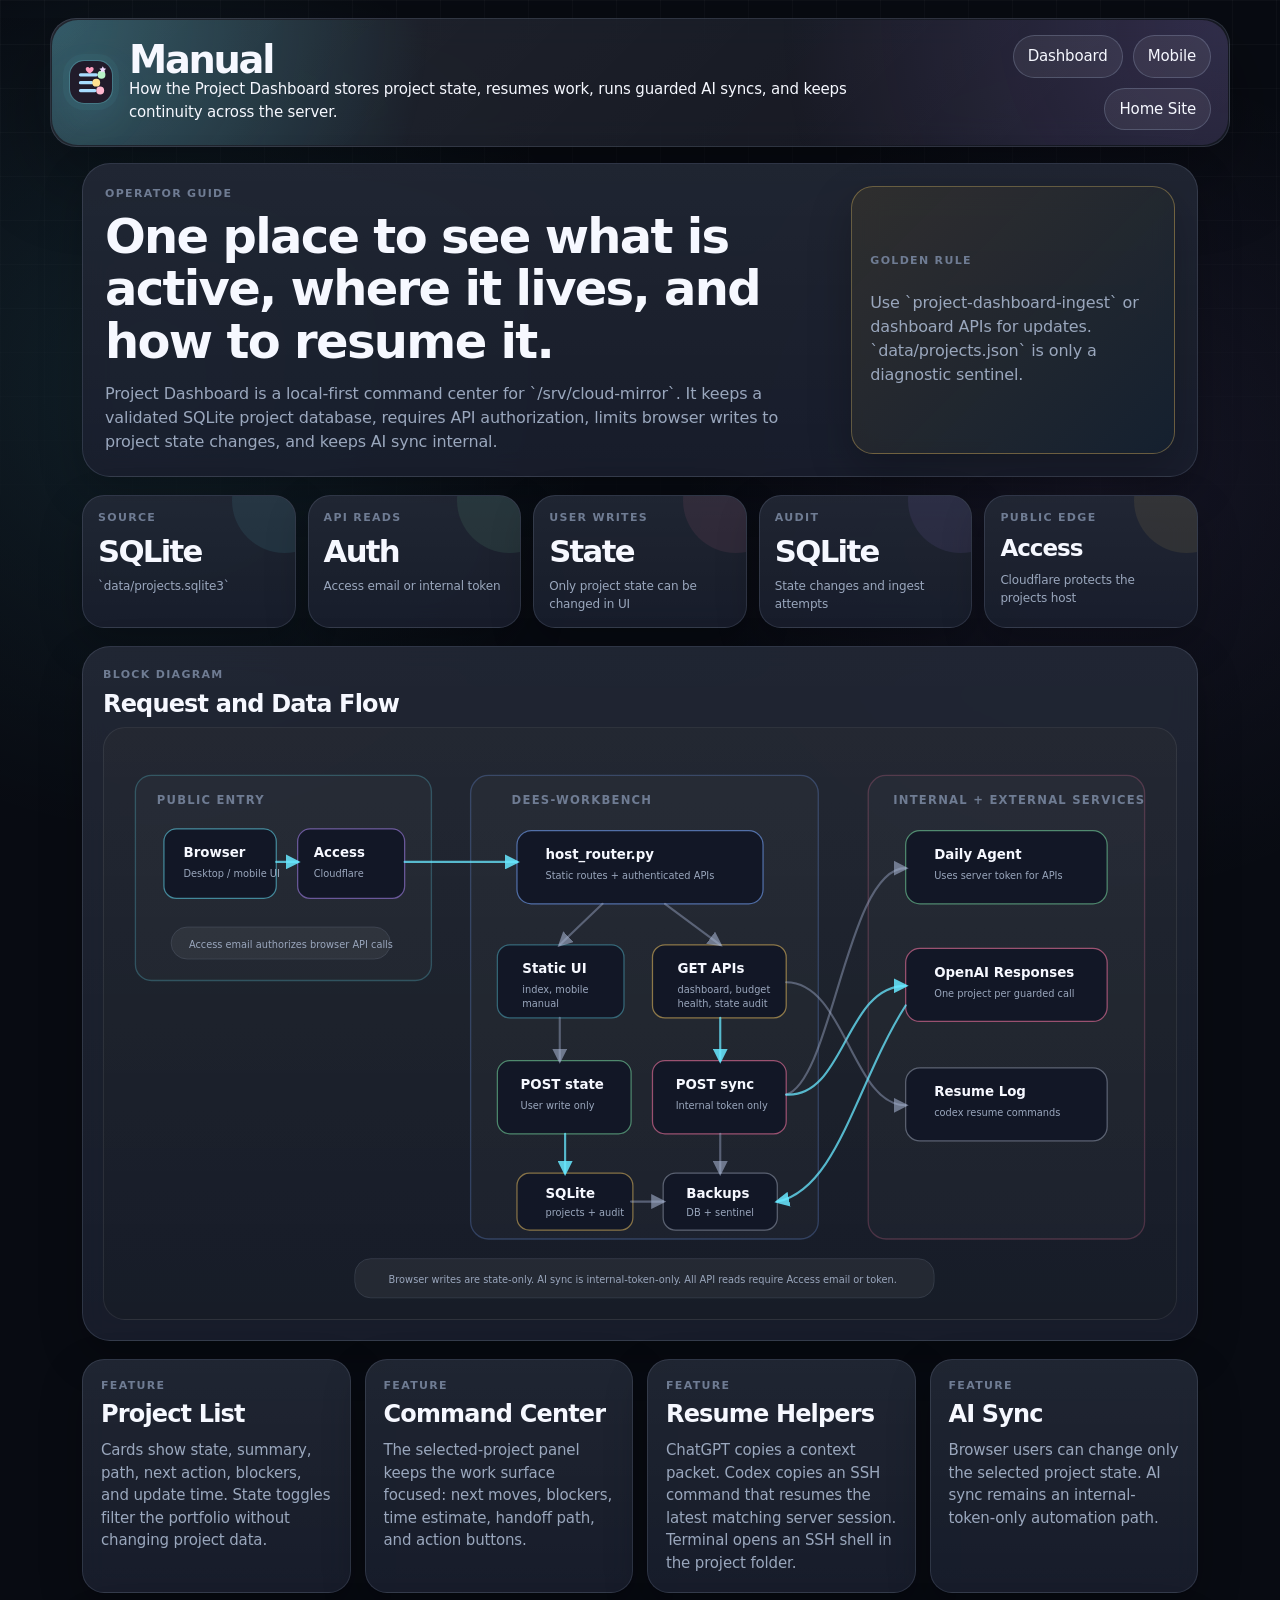
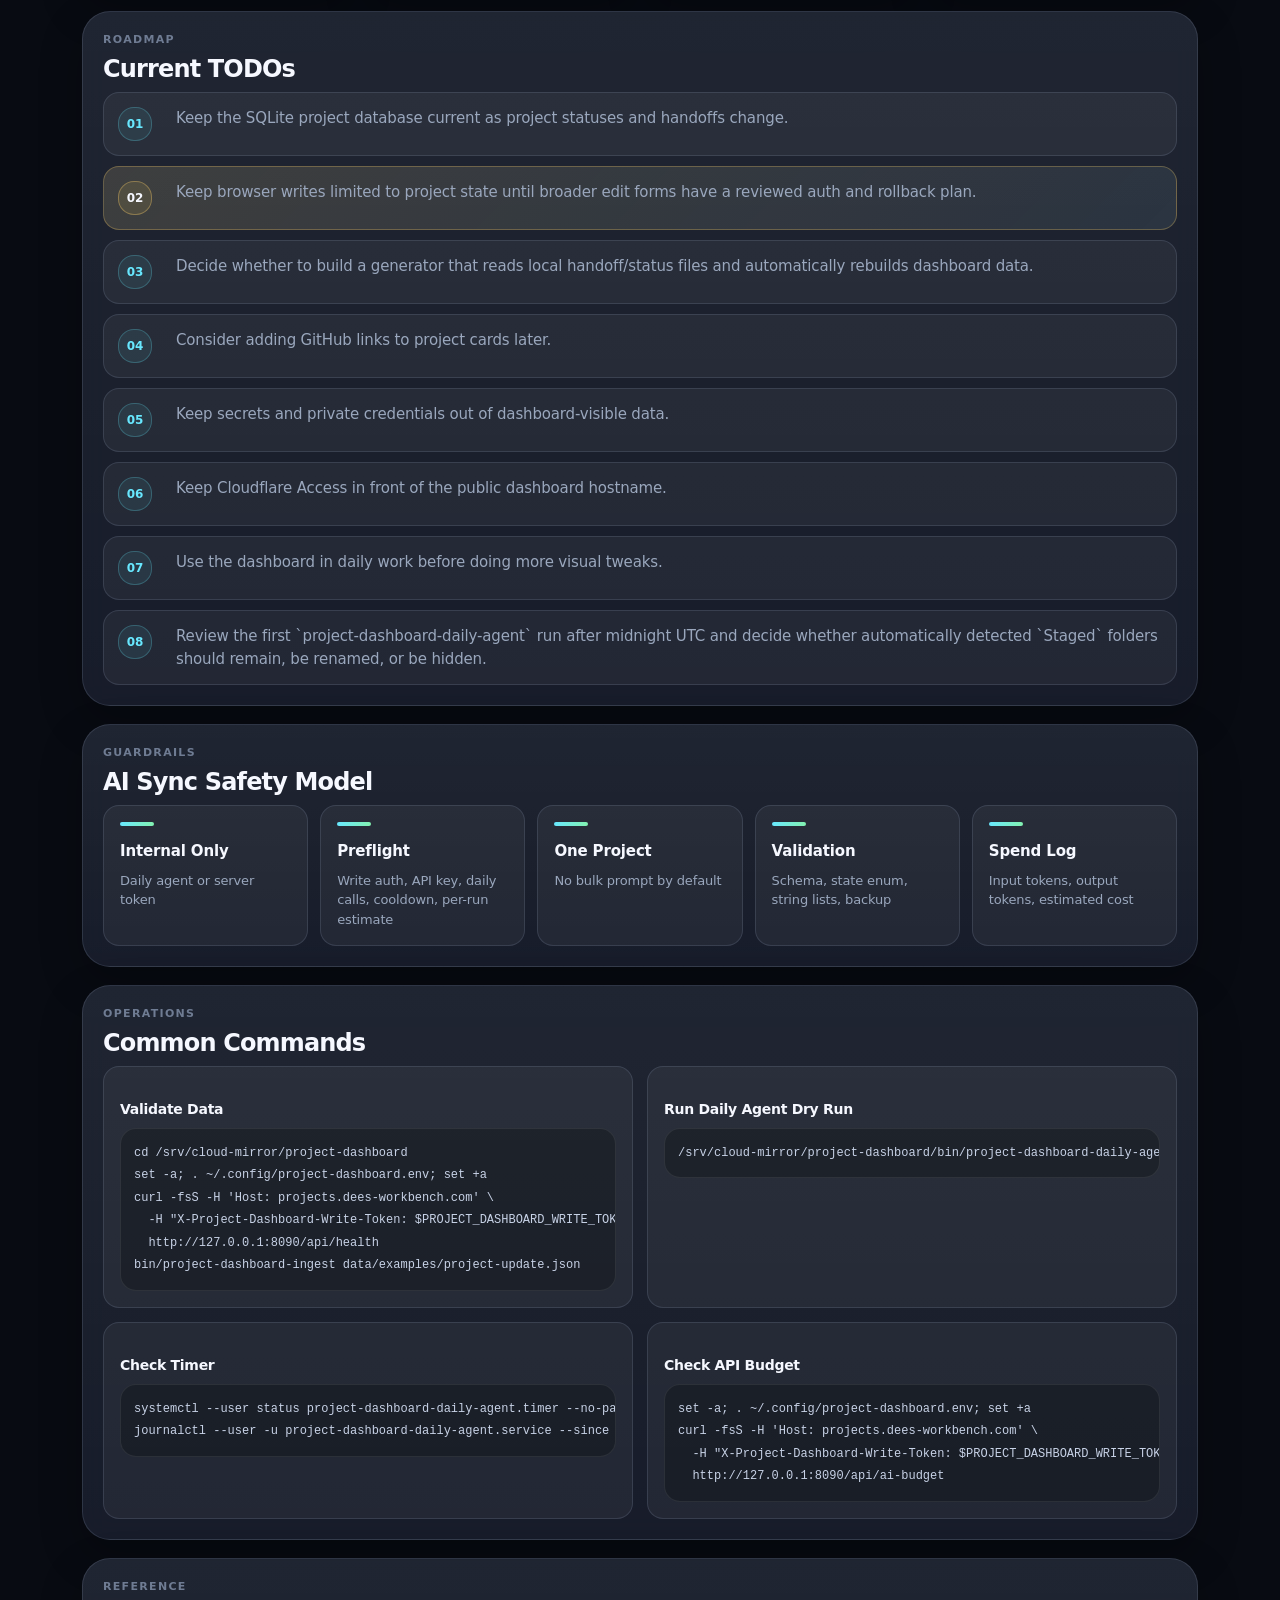
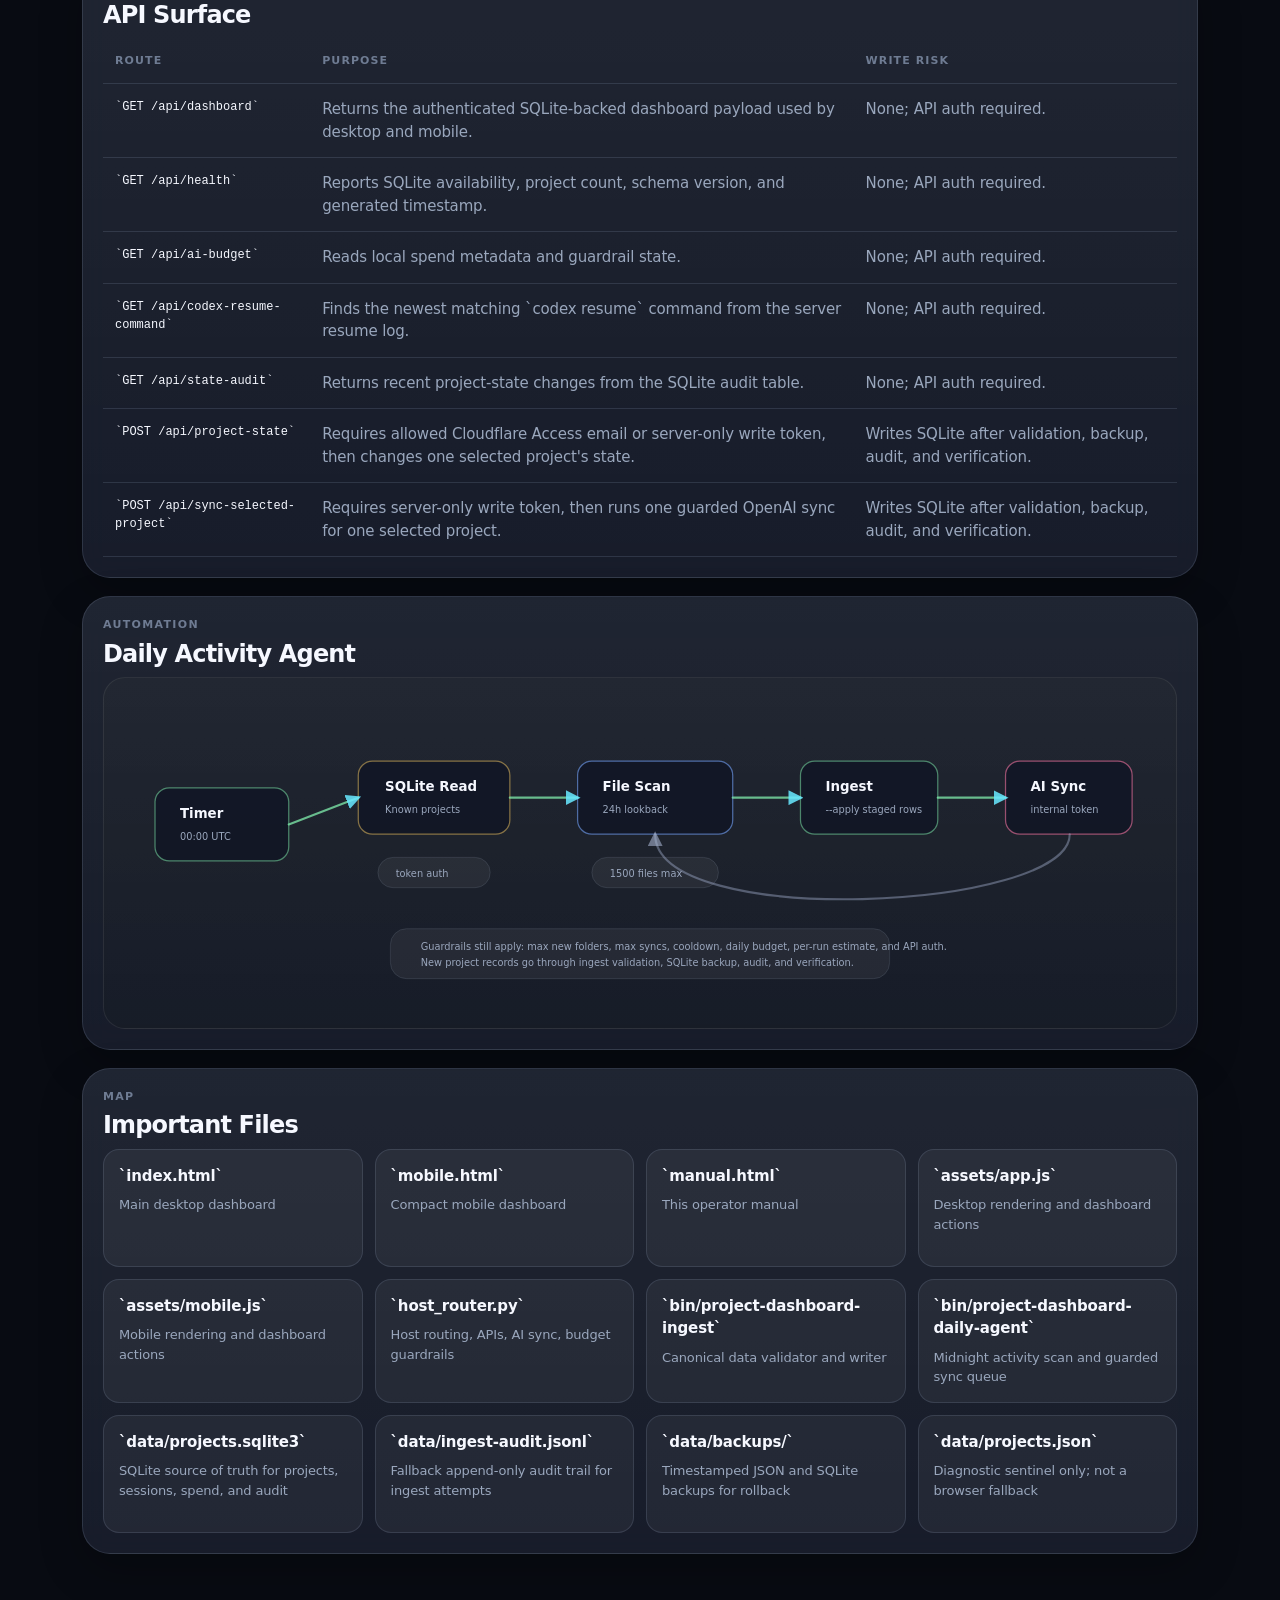
==== manual.html @ 1d9eee4d "Migrate dashboard to SQLite and add API auth" ====
<!doctype html>
<html lang="en">
  <head>
    <meta charset="utf-8">
    <meta name="viewport" content="width=device-width, initial-scale=1">
    <title>Project Dashboard Manual</title>
    <link rel="stylesheet" href="assets/styles.css?v=20260605-manual-auth-sqlite">
  </head>
  <body>
    <header class="app-header">
      <div class="brand">
        <img src="assets/project-mark.svg" alt="" width="44" height="44">
        <div>
          <h1>Manual</h1>
          <p>How the Project Dashboard stores project state, resumes work, runs guarded AI syncs, and keeps continuity across the server.</p>
        </div>
      </div>
      <nav class="header-actions" aria-label="Manual links">
        <a href="index.html?desktop=1">Dashboard</a>
        <a href="mobile.html">Mobile</a>
        <a href="https://home.dees-workbench.com/">Home Site</a>
      </nav>
    </header>

    <main class="manual-main">
      <section class="manual-hero" aria-label="Manual overview">
        <div>
          <span class="label">Operator Guide</span>
          <h2>One place to see what is active, where it lives, and how to resume it.</h2>
          <p>
            Project Dashboard is a local-first command center for `/srv/cloud-mirror`.
            It keeps a validated SQLite project database, requires API authorization,
            limits browser writes to project state changes, and keeps AI sync internal.
          </p>
        </div>
        <div class="manual-callout">
          <span class="label">Golden Rule</span>
          <p>Use `project-dashboard-ingest` or dashboard APIs for updates. `data/projects.json` is only a diagnostic sentinel.</p>
        </div>
      </section>

      <section class="overview manual-stats" aria-label="System facts">
        <article>
          <span class="label">Source</span>
          <strong>SQLite</strong>
          <p>`data/projects.sqlite3`</p>
        </article>
        <article>
          <span class="label">API Reads</span>
          <strong>Auth</strong>
          <p>Access email or internal token</p>
        </article>
        <article>
          <span class="label">User Writes</span>
          <strong>State</strong>
          <p>Only project state can be changed in UI</p>
        </article>
        <article>
          <span class="label">Audit</span>
          <strong>SQLite</strong>
          <p>State changes and ingest attempts</p>
        </article>
        <article>
          <span class="label">Public Edge</span>
          <strong>Access</strong>
          <p>Cloudflare protects the projects host</p>
        </article>
      </section>

      <section class="manual-section" aria-labelledby="map-title">
        <div class="section-heading">
          <div>
            <span class="label">Block Diagram</span>
            <h2 id="map-title">Request and Data Flow</h2>
          </div>
        </div>
        <div class="architecture-diagram" role="img" aria-label="Browser traffic enters through Cloudflare Access, reaches the host router, authenticates API reads and state writes, stores project data in SQLite, and keeps AI sync internal-token-only.">
          <svg viewBox="0 0 1180 640" aria-hidden="true">
            <defs>
              <marker id="arrow-main" viewBox="0 0 10 10" refX="8" refY="5" markerWidth="7" markerHeight="7" orient="auto-start-reverse">
                <path d="M 0 0 L 10 5 L 0 10 z"></path>
              </marker>
              <marker id="arrow-muted" viewBox="0 0 10 10" refX="8" refY="5" markerWidth="7" markerHeight="7" orient="auto-start-reverse">
                <path d="M 0 0 L 10 5 L 0 10 z"></path>
              </marker>
            </defs>

            <rect class="zone zone-public" x="24" y="42" width="332" height="230" rx="18"></rect>
            <text class="zone-label" x="48" y="74">PUBLIC ENTRY</text>
            <rect class="block block-user" x="56" y="102" width="126" height="78" rx="14"></rect>
            <text class="block-title" x="78" y="134">Browser</text>
            <text class="block-subtitle" x="78" y="156">Desktop / mobile UI</text>
            <rect class="block block-edge" x="206" y="102" width="120" height="78" rx="14"></rect>
            <text class="block-title" x="224" y="134">Access</text>
            <text class="block-subtitle" x="224" y="156">Cloudflare</text>
            <path class="connector strong" d="M 182 139 L 206 139"></path>
            <rect class="limit-badge" x="64" y="212" width="246" height="36" rx="18"></rect>
            <text class="badge-text" x="84" y="235">Access email authorizes browser API calls</text>

            <rect class="zone zone-server" x="400" y="42" width="390" height="520" rx="20"></rect>
            <text class="zone-label" x="446" y="74">DEES-WORKBENCH</text>
            <rect class="block block-server" x="452" y="104" width="276" height="82" rx="16"></rect>
            <text class="block-title" x="484" y="136">host_router.py</text>
            <text class="block-subtitle" x="484" y="158">Static routes + authenticated APIs</text>
            <path class="connector strong" d="M 326 139 C 360 139, 384 139, 452 139"></path>

            <rect class="block block-ui" x="430" y="232" width="142" height="82" rx="14"></rect>
            <text class="block-title" x="458" y="264">Static UI</text>
            <text class="block-subtitle" x="458" y="286">index, mobile</text>
            <text class="block-subtitle" x="458" y="302">manual</text>
            <rect class="block block-api" x="604" y="232" width="150" height="82" rx="14"></rect>
            <text class="block-title" x="632" y="264">GET APIs</text>
            <text class="block-subtitle" x="632" y="286">dashboard, budget</text>
            <text class="block-subtitle" x="632" y="302">health, state audit</text>
            <path class="connector muted" d="M 548 186 L 500 232"></path>
            <path class="connector muted" d="M 618 186 L 680 232"></path>

            <rect class="block block-tool" x="430" y="362" width="150" height="82" rx="14"></rect>
            <text class="block-title" x="456" y="394">POST state</text>
            <text class="block-subtitle" x="456" y="416">User write only</text>
            <rect class="block block-ai" x="604" y="362" width="150" height="82" rx="14"></rect>
            <text class="block-title" x="630" y="394">POST sync</text>
            <text class="block-subtitle" x="630" y="416">Internal token only</text>
            <path class="connector strong" d="M 680 314 L 680 362"></path>
            <path class="connector muted" d="M 500 314 L 500 362"></path>

            <rect class="block block-data" x="452" y="488" width="130" height="64" rx="14"></rect>
            <text class="block-title" x="484" y="516">SQLite</text>
            <text class="block-subtitle" x="484" y="536">projects + audit</text>
            <rect class="block block-log" x="616" y="488" width="128" height="64" rx="14"></rect>
            <text class="block-title" x="642" y="516">Backups</text>
            <text class="block-subtitle" x="642" y="536">DB + sentinel</text>
            <path class="connector strong" d="M 506 444 L 506 488"></path>
            <path class="connector muted" d="M 680 444 L 680 488"></path>
            <path class="connector muted" d="M 580 520 L 616 520"></path>

            <rect class="zone zone-external" x="846" y="42" width="310" height="520" rx="20"></rect>
            <text class="zone-label" x="874" y="74">INTERNAL + EXTERNAL SERVICES</text>
            <rect class="block block-tool" x="888" y="104" width="226" height="82" rx="16"></rect>
            <text class="block-title" x="920" y="136">Daily Agent</text>
            <text class="block-subtitle" x="920" y="158">Uses server token for APIs</text>
            <rect class="block block-ai" x="888" y="236" width="226" height="82" rx="16"></rect>
            <text class="block-title" x="920" y="268">OpenAI Responses</text>
            <text class="block-subtitle" x="920" y="290">One project per guarded call</text>
            <rect class="block block-log" x="888" y="370" width="226" height="82" rx="16"></rect>
            <text class="block-title" x="920" y="402">Resume Log</text>
            <text class="block-subtitle" x="920" y="424">codex resume commands</text>
            <path class="connector muted" d="M 754 400 C 806 384, 822 146, 888 146"></path>
            <path class="connector strong" d="M 754 400 C 820 404, 820 278, 888 278"></path>
            <path class="connector muted" d="M 754 274 C 820 274, 828 412, 888 412"></path>
            <path class="connector strong" d="M 888 300 C 832 388, 812 506, 744 520"></path>

            <rect class="caption" x="270" y="584" width="650" height="44" rx="18"></rect>
            <text class="caption-text" x="308" y="611">Browser writes are state-only. AI sync is internal-token-only. All API reads require Access email or token.</text>
          </svg>
        </div>
      </section>

      <section class="manual-grid" aria-label="Dashboard features">
        <article class="manual-panel">
          <span class="label">Feature</span>
          <h2>Project List</h2>
          <p>Cards show state, summary, path, next action, blockers, and update time. State toggles filter the portfolio without changing project data.</p>
        </article>
        <article class="manual-panel">
          <span class="label">Feature</span>
          <h2>Command Center</h2>
          <p>The selected-project panel keeps the work surface focused: next moves, blockers, time estimate, handoff path, and action buttons.</p>
        </article>
        <article class="manual-panel">
          <span class="label">Feature</span>
          <h2>Resume Helpers</h2>
          <p>ChatGPT copies a context packet. Codex copies an SSH command that resumes the latest matching server session. Terminal opens an SSH shell in the project folder.</p>
        </article>
        <article class="manual-panel">
          <span class="label">Feature</span>
          <h2>AI Sync</h2>
          <p>Browser users can change only the selected project state. AI sync remains an internal-token-only automation path.</p>
        </article>
      </section>

      <section class="manual-section" aria-labelledby="todo-title">
        <div class="section-heading">
          <div>
            <span class="label">Roadmap</span>
            <h2 id="todo-title">Current TODOs</h2>
          </div>
        </div>
        <div class="todo-list">
          <article class="todo-item">
            <span>01</span>
            <p>Keep the SQLite project database current as project statuses and handoffs change.</p>
          </article>
          <article class="todo-item priority">
            <span>02</span>
            <p>Keep browser writes limited to project state until broader edit forms have a reviewed auth and rollback plan.</p>
          </article>
          <article class="todo-item">
            <span>03</span>
            <p>Decide whether to build a generator that reads local handoff/status files and automatically rebuilds dashboard data.</p>
          </article>
          <article class="todo-item">
            <span>04</span>
            <p>Consider adding GitHub links to project cards later.</p>
          </article>
          <article class="todo-item">
            <span>05</span>
            <p>Keep secrets and private credentials out of dashboard-visible data.</p>
          </article>
          <article class="todo-item">
            <span>06</span>
            <p>Keep Cloudflare Access in front of the public dashboard hostname.</p>
          </article>
          <article class="todo-item">
            <span>07</span>
            <p>Use the dashboard in daily work before doing more visual tweaks.</p>
          </article>
          <article class="todo-item">
            <span>08</span>
            <p>Review the first `project-dashboard-daily-agent` run after midnight UTC and decide whether automatically detected `Staged` folders should remain, be renamed, or be hidden.</p>
          </article>
        </div>
      </section>

      <section class="manual-section" aria-labelledby="sync-title">
        <div class="section-heading">
          <div>
            <span class="label">Guardrails</span>
            <h2 id="sync-title">AI Sync Safety Model</h2>
          </div>
        </div>
        <div class="guardrail-lane">
          <div class="guardrail-step">
            <strong>Internal Only</strong>
            <span>Daily agent or server token</span>
          </div>
          <div class="guardrail-step">
            <strong>Preflight</strong>
            <span>Write auth, API key, daily calls, cooldown, per-run estimate</span>
          </div>
          <div class="guardrail-step">
            <strong>One Project</strong>
            <span>No bulk prompt by default</span>
          </div>
          <div class="guardrail-step">
            <strong>Validation</strong>
            <span>Schema, state enum, string lists, backup</span>
          </div>
          <div class="guardrail-step">
            <strong>Spend Log</strong>
            <span>Input tokens, output tokens, estimated cost</span>
          </div>
        </div>
      </section>

      <section class="manual-section" aria-labelledby="commands-title">
        <div class="section-heading">
          <div>
            <span class="label">Operations</span>
            <h2 id="commands-title">Common Commands</h2>
          </div>
        </div>
        <div class="manual-command-grid">
          <div>
            <h3>Validate Data</h3>
            <pre><code>cd /srv/cloud-mirror/project-dashboard
set -a; . ~/.config/project-dashboard.env; set +a
curl -fsS -H 'Host: projects.dees-workbench.com' \
  -H "X-Project-Dashboard-Write-Token: $PROJECT_DASHBOARD_WRITE_TOKEN" \
  http://127.0.0.1:8090/api/health
bin/project-dashboard-ingest data/examples/project-update.json</code></pre>
          </div>
          <div>
            <h3>Run Daily Agent Dry Run</h3>
            <pre><code>/srv/cloud-mirror/project-dashboard/bin/project-dashboard-daily-agent --dry-run</code></pre>
          </div>
          <div>
            <h3>Check Timer</h3>
            <pre><code>systemctl --user status project-dashboard-daily-agent.timer --no-pager
journalctl --user -u project-dashboard-daily-agent.service --since today --no-pager</code></pre>
          </div>
          <div>
            <h3>Check API Budget</h3>
            <pre><code>set -a; . ~/.config/project-dashboard.env; set +a
curl -fsS -H 'Host: projects.dees-workbench.com' \
  -H "X-Project-Dashboard-Write-Token: $PROJECT_DASHBOARD_WRITE_TOKEN" \
  http://127.0.0.1:8090/api/ai-budget</code></pre>
          </div>
        </div>
      </section>

      <section class="manual-section" aria-labelledby="api-title">
        <div class="section-heading">
          <div>
            <span class="label">Reference</span>
            <h2 id="api-title">API Surface</h2>
          </div>
        </div>
        <div class="manual-table-wrap">
          <table class="manual-table">
            <thead>
              <tr>
                <th>Route</th>
                <th>Purpose</th>
                <th>Write Risk</th>
              </tr>
            </thead>
            <tbody>
              <tr>
                <td>`GET /api/dashboard`</td>
                <td>Returns the authenticated SQLite-backed dashboard payload used by desktop and mobile.</td>
                <td>None; API auth required.</td>
              </tr>
              <tr>
                <td>`GET /api/health`</td>
                <td>Reports SQLite availability, project count, schema version, and generated timestamp.</td>
                <td>None; API auth required.</td>
              </tr>
              <tr>
                <td>`GET /api/ai-budget`</td>
                <td>Reads local spend metadata and guardrail state.</td>
                <td>None; API auth required.</td>
              </tr>
              <tr>
                <td>`GET /api/codex-resume-command`</td>
                <td>Finds the newest matching `codex resume` command from the server resume log.</td>
                <td>None; API auth required.</td>
              </tr>
              <tr>
                <td>`GET /api/state-audit`</td>
                <td>Returns recent project-state changes from the SQLite audit table.</td>
                <td>None; API auth required.</td>
              </tr>
              <tr>
                <td>`POST /api/project-state`</td>
                <td>Requires allowed Cloudflare Access email or server-only write token, then changes one selected project's state.</td>
                <td>Writes SQLite after validation, backup, audit, and verification.</td>
              </tr>
              <tr>
                <td>`POST /api/sync-selected-project`</td>
                <td>Requires server-only write token, then runs one guarded OpenAI sync for one selected project.</td>
                <td>Writes SQLite after validation, backup, audit, and verification.</td>
              </tr>
            </tbody>
          </table>
        </div>
      </section>

      <section class="manual-section" aria-labelledby="daily-title">
        <div class="section-heading">
          <div>
            <span class="label">Automation</span>
            <h2 id="daily-title">Daily Activity Agent</h2>
          </div>
        </div>
        <div class="architecture-diagram compact-diagram" role="img" aria-label="The daily agent runs at midnight, reads SQLite, scans recent files, adds staged folders through ingest, and syncs a capped queue through authenticated APIs.">
          <svg viewBox="0 0 1180 370" aria-hidden="true">
            <defs>
              <marker id="arrow-daily" viewBox="0 0 10 10" refX="8" refY="5" markerWidth="7" markerHeight="7" orient="auto-start-reverse">
                <path d="M 0 0 L 10 5 L 0 10 z"></path>
              </marker>
            </defs>
            <rect class="block block-tool" x="46" y="112" width="150" height="82" rx="16"></rect>
            <text class="block-title" x="74" y="146">Timer</text>
            <text class="block-subtitle" x="74" y="170">00:00 UTC</text>

            <rect class="block block-data" x="274" y="82" width="170" height="82" rx="16"></rect>
            <text class="block-title" x="304" y="116">SQLite Read</text>
            <text class="block-subtitle" x="304" y="140">Known projects</text>
            <rect class="limit-badge" x="296" y="190" width="126" height="34" rx="17"></rect>
            <text class="badge-text" x="316" y="212">token auth</text>

            <rect class="block block-server" x="520" y="82" width="174" height="82" rx="16"></rect>
            <text class="block-title" x="548" y="116">File Scan</text>
            <text class="block-subtitle" x="548" y="140">24h lookback</text>
            <rect class="limit-badge" x="536" y="190" width="142" height="34" rx="17"></rect>
            <text class="badge-text" x="556" y="212">1500 files max</text>

            <rect class="block block-tool" x="770" y="82" width="154" height="82" rx="16"></rect>
            <text class="block-title" x="798" y="116">Ingest</text>
            <text class="block-subtitle" x="798" y="140">--apply staged rows</text>
            <rect class="block block-ai" x="1000" y="82" width="142" height="82" rx="16"></rect>
            <text class="block-title" x="1028" y="116">AI Sync</text>
            <text class="block-subtitle" x="1028" y="140">internal token</text>

            <path class="connector daily" d="M 196 153 L 274 123"></path>
            <path class="connector daily" d="M 444 123 L 520 123"></path>
            <path class="connector daily" d="M 694 123 L 770 123"></path>
            <path class="connector daily" d="M 924 123 L 1000 123"></path>
            <path class="connector muted" d="M 1072 164 C 1072 250, 607 272, 607 164"></path>
            <rect class="caption" x="310" y="270" width="560" height="56" rx="18"></rect>
            <text class="caption-text" x="344" y="294">Guardrails still apply: max new folders, max syncs, cooldown, daily budget, per-run estimate, and API auth.</text>
            <text class="caption-text" x="344" y="312">New project records go through ingest validation, SQLite backup, audit, and verification.</text>
          </svg>
        </div>
      </section>

      <section class="manual-section" aria-labelledby="files-title">
        <div class="section-heading">
          <div>
            <span class="label">Map</span>
            <h2 id="files-title">Important Files</h2>
          </div>
        </div>
        <div class="file-map">
          <div><strong>`index.html`</strong><span>Main desktop dashboard</span></div>
          <div><strong>`mobile.html`</strong><span>Compact mobile dashboard</span></div>
          <div><strong>`manual.html`</strong><span>This operator manual</span></div>
          <div><strong>`assets/app.js`</strong><span>Desktop rendering and dashboard actions</span></div>
          <div><strong>`assets/mobile.js`</strong><span>Mobile rendering and dashboard actions</span></div>
          <div><strong>`host_router.py`</strong><span>Host routing, APIs, AI sync, budget guardrails</span></div>
          <div><strong>`bin/project-dashboard-ingest`</strong><span>Canonical data validator and writer</span></div>
          <div><strong>`bin/project-dashboard-daily-agent`</strong><span>Midnight activity scan and guarded sync queue</span></div>
          <div><strong>`data/projects.sqlite3`</strong><span>SQLite source of truth for projects, sessions, spend, and audit</span></div>
          <div><strong>`data/ingest-audit.jsonl`</strong><span>Fallback append-only audit trail for ingest attempts</span></div>
          <div><strong>`data/backups/`</strong><span>Timestamped JSON and SQLite backups for rollback</span></div>
          <div><strong>`data/projects.json`</strong><span>Diagnostic sentinel only; not a browser fallback</span></div>
        </div>
      </section>
    </main>
  </body>
</html>
---- assets/styles.css ----
:root {
  color-scheme: dark;

  --bg: #080b12;
  --bg-2: #0d111c;
  --surface: rgba(17, 23, 38, 0.86);
  --surface-strong: rgba(24, 32, 52, 0.96);
  --surface-soft: rgba(255, 255, 255, 0.045);
  --line: rgba(167, 181, 211, 0.16);
  --line-strong: rgba(167, 181, 211, 0.26);

  --text: #f6f8ff;
  --muted: #9aa7bd;
  --muted-2: #6f7c93;

  --cyan: #68e8ff;
  --blue: #77a7ff;
  --violet: #b28cff;
  --green: #82f2b0;
  --amber: #ffd166;
  --rose: #ff7aa8;
  --steel: #c7d2e6;

  --active: #82f2b0;
  --on-hold: #ff9f7a;
  --complete: #c7d2e6;
  --staged: #ffd166;
  --reference: #b28cff;

  --shadow: 0 24px 80px rgba(0, 0, 0, 0.34);
  --shadow-soft: 0 16px 44px rgba(0, 0, 0, 0.24);
  --radius-xl: 28px;
  --radius-lg: 22px;
  --radius-md: 16px;
  --radius-pill: 999px;
}

* {
  box-sizing: border-box;
}

html {
  min-height: 100%;
  background:
    radial-gradient(circle at 12% 8%, rgba(104, 232, 255, 0.16), transparent 28rem),
    radial-gradient(circle at 86% 10%, rgba(178, 140, 255, 0.14), transparent 26rem),
    radial-gradient(circle at 78% 82%, rgba(130, 242, 176, 0.08), transparent 28rem),
    var(--bg);
}

body {
  min-height: 100%;
  margin: 0;
  color: var(--text);
  background:
    linear-gradient(180deg, rgba(8, 11, 18, 0.32), #080b12 58%),
    transparent;
  font: 15px/1.5 Inter, ui-sans-serif, system-ui, -apple-system, BlinkMacSystemFont, "Segoe UI", sans-serif;
  letter-spacing: -0.01em;
}

body::before {
  content: "";
  position: fixed;
  inset: 0;
  pointer-events: none;
  background-image:
    linear-gradient(rgba(255, 255, 255, 0.028) 1px, transparent 1px),
    linear-gradient(90deg, rgba(255, 255, 255, 0.028) 1px, transparent 1px);
  background-size: 44px 44px;
  mask-image: linear-gradient(to bottom, black, transparent 70%);
}

a {
  color: inherit;
}

button,
input {
  font: inherit;
}

button:disabled {
  cursor: not-allowed;
  opacity: 0.62;
  transform: none;
}

h1,
h2,
h3,
p,
dl,
dd,
ol,
ul {
  margin: 0;
}

ol,
ul {
  padding-left: 1.15rem;
}

li + li {
  margin-top: 8px;
}

.app-header {
  position: relative;
  display: flex;
  align-items: center;
  justify-content: space-between;
  gap: 24px;
  width: min(1400px, calc(100% - 32px));
  margin: 18px auto 0;
  padding: 22px;
  border: 1px solid var(--line);
  border-radius: var(--radius-xl);
  background:
    linear-gradient(135deg, rgba(255, 255, 255, 0.09), rgba(255, 255, 255, 0.035)),
    rgba(13, 17, 28, 0.72);
  box-shadow: var(--shadow);
  backdrop-filter: blur(18px);
}

.app-header::after {
  content: "";
  position: absolute;
  inset: 1px;
  z-index: -1;
  border-radius: inherit;
  background:
    radial-gradient(circle at 0% 0%, rgba(104, 232, 255, 0.28), transparent 32%),
    radial-gradient(circle at 100% 0%, rgba(178, 140, 255, 0.18), transparent 38%);
}

.brand {
  display: flex;
  align-items: center;
  gap: 16px;
  min-width: 0;
}

.brand img {
  flex: 0 0 auto;
  width: 52px;
  height: 52px;
  border: 1px solid rgba(104, 232, 255, 0.22);
  border-radius: 18px;
  background: rgba(255, 255, 255, 0.06);
  box-shadow:
    0 0 0 6px rgba(104, 232, 255, 0.045),
    0 16px 42px rgba(104, 232, 255, 0.12);
}

h1 {
  font-size: clamp(30px, 4vw, 54px);
  line-height: 0.96;
  letter-spacing: -0.065em;
}

#dashboardStatus {
  max-width: 760px;
  margin-top: 9px;
  color: var(--muted);
  font-size: 14px;
}

.header-actions {
  display: flex;
  flex-wrap: wrap;
  justify-content: flex-end;
  gap: 10px;
}

.header-actions a,
.focus-buttons a,
.resume-launchers a,
button {
  display: inline-flex;
  align-items: center;
  justify-content: center;
  min-height: 40px;
  border: 1px solid var(--line-strong);
  border-radius: var(--radius-pill);
  background: rgba(255, 255, 255, 0.065);
  color: var(--text);
  cursor: pointer;
  padding: 9px 14px;
  text-decoration: none;
  transition:
    transform 160ms ease,
    border-color 160ms ease,
    background 160ms ease,
    box-shadow 160ms ease;
}

.header-actions a:hover,
.focus-buttons a:hover,
.resume-launchers a:hover,
button:hover {
  transform: translateY(-1px);
  border-color: rgba(104, 232, 255, 0.52);
  background: rgba(104, 232, 255, 0.105);
  box-shadow: 0 12px 30px rgba(0, 0, 0, 0.24);
}

main {
  position: relative;
  width: min(1400px, 100%);
  margin: 0 auto;
  padding: 18px clamp(16px, 3vw, 32px) 56px;
}

.label {
  display: block;
  margin-bottom: 7px;
  color: var(--muted-2);
  font-size: 11px;
  font-weight: 800;
  letter-spacing: 0.12em;
  text-transform: uppercase;
}

h2 {
  font-size: clamp(19px, 2vw, 24px);
  line-height: 1.1;
  letter-spacing: -0.035em;
}

h3 {
  margin: 18px 0 8px;
  font-size: 14px;
  line-height: 1.2;
  letter-spacing: -0.02em;
}

.overview {
  display: grid;
  grid-template-columns: repeat(5, minmax(0, 1fr));
  gap: 14px;
}

.overview article,
.workload-panel,
.controls,
.focus-panel,
.project-card,
.calendar-panel,
.activity-panel {
  border: 1px solid var(--line);
  background:
    linear-gradient(180deg, rgba(255, 255, 255, 0.07), rgba(255, 255, 255, 0.035)),
    var(--surface);
  box-shadow: var(--shadow-soft);
  backdrop-filter: blur(14px);
}

.overview article {
  position: relative;
  overflow: hidden;
  min-height: 122px;
  padding: 18px;
  border-radius: var(--radius-lg);
}

.overview article::before {
  content: "";
  position: absolute;
  width: 130px;
  height: 130px;
  right: -54px;
  top: -62px;
  border-radius: 50%;
  background: rgba(104, 232, 255, 0.13);
}

.overview article:nth-child(2)::before {
  background: rgba(130, 242, 176, 0.14);
}

.overview article:nth-child(3)::before {
  background: rgba(255, 122, 168, 0.13);
}

.overview article:nth-child(4)::before {
  background: rgba(178, 140, 255, 0.14);
}

.overview article:nth-child(5)::before {
  background: rgba(255, 209, 102, 0.13);
}

.overview strong {
  position: relative;
  display: block;
  margin-top: 14px;
  font-size: clamp(24px, 3vw, 36px);
  line-height: 1;
  letter-spacing: -0.055em;
}

.ai-budget-card p {
  position: relative;
  margin-top: 8px;
  color: var(--muted);
  font-size: 12px;
}

.workload-row {
  display: grid;
  grid-template-columns: minmax(0, 1.05fr) minmax(430px, 0.95fr);
  gap: 14px;
  margin-top: 14px;
  align-items: stretch;
}

.workload-panel {
  display: grid;
  grid-template-columns: minmax(160px, 230px) minmax(0, 1fr);
  gap: 16px;
  padding: 18px;
  border-radius: var(--radius-lg);
  align-items: center;
}

.calendar-panel {
  padding: 14px;
  border-radius: var(--radius-lg);
}

.calendar-header,
.calendar-layout {
  display: grid;
  gap: 10px;
}

.calendar-header {
  grid-template-columns: minmax(0, 1fr) auto;
  align-items: start;
}

.calendar-header p {
  margin-top: 5px;
  color: var(--muted);
  font-size: 12px;
}

.calendar-controls {
  display: grid;
  grid-template-columns: repeat(3, auto);
  gap: 6px;
}

.calendar-controls button {
  min-height: 32px;
  padding: 6px 9px;
  color: var(--muted);
  font-size: 12px;
}

.calendar-layout {
  grid-template-columns: minmax(0, 1fr) minmax(150px, 185px);
  margin-top: 10px;
  align-items: start;
}

.calendar-grid {
  display: grid;
  grid-template-columns: repeat(7, minmax(0, 1fr));
  gap: 5px;
}

.calendar-weekday {
  color: var(--muted-2);
  font-size: 9px;
  font-weight: 850;
  letter-spacing: 0.06em;
  text-align: center;
  text-transform: uppercase;
}

.calendar-empty {
  min-height: 34px;
}

.calendar-day {
  display: grid;
  align-content: space-between;
  justify-content: stretch;
  justify-items: start;
  min-height: 34px;
  border-radius: 8px;
  padding: 5px 6px;
  color: var(--muted);
  text-align: left;
}

.calendar-day strong {
  color: var(--text);
  font-size: 12px;
  line-height: 1;
}

.calendar-day span {
  display: block;
  max-width: 100%;
  overflow: hidden;
  color: var(--muted-2);
  font-size: 7px;
  line-height: 1;
  text-overflow: ellipsis;
  white-space: nowrap;
}

.calendar-day.has-work {
  border-color: rgba(130, 242, 176, 0.34);
  background: linear-gradient(180deg, rgba(130, 242, 176, 0.12), rgba(255, 255, 255, 0.045));
}

.calendar-day.has-work span {
  color: var(--green);
}

.calendar-day.is-selected {
  border-color: rgba(104, 232, 255, 0.68);
  background: linear-gradient(180deg, rgba(104, 232, 255, 0.18), rgba(255, 255, 255, 0.05));
  box-shadow: 0 0 0 1px rgba(104, 232, 255, 0.13) inset;
}

.calendar-day.is-today strong {
  color: var(--cyan);
}

.calendar-day-panel {
  min-width: 0;
  border-left: 1px solid var(--line);
  padding-left: 10px;
}

.calendar-day-details {
  display: grid;
  gap: 7px;
  max-height: 260px;
  overflow-y: auto;
  padding-right: 5px;
  scrollbar-width: thin;
  scrollbar-color: rgba(104, 232, 255, 0.45) rgba(255, 255, 255, 0.06);
}

.calendar-day-details::-webkit-scrollbar {
  width: 7px;
}

.calendar-day-details::-webkit-scrollbar-track {
  border-radius: 999px;
  background: rgba(255, 255, 255, 0.06);
}

.calendar-day-details::-webkit-scrollbar-thumb {
  border-radius: 999px;
  background: rgba(104, 232, 255, 0.45);
}

.calendar-day-details h3 {
  margin: 0 0 2px;
  font-size: 14px;
}

.calendar-session {
  display: grid;
  gap: 3px;
  border: 1px solid var(--line);
  border-radius: 8px;
  background: rgba(255, 255, 255, 0.045);
  padding: 7px;
}

.calendar-session button {
  justify-content: flex-start;
  min-height: 0;
  border: 0;
  background: transparent;
  box-shadow: none;
  color: var(--text);
  padding: 0;
  font-weight: 800;
  font-size: 12px;
  text-align: left;
}

.calendar-session button:hover {
  transform: none;
  color: var(--cyan);
}

.calendar-session p {
  color: var(--muted);
  font-size: 11px;
  line-height: 1.3;
}

.state-bars {
  display: grid;
  gap: 12px;
}

.state-bar {
  display: grid;
  grid-template-columns: 92px minmax(0, 1fr) 34px;
  gap: 12px;
  align-items: center;
  color: var(--muted);
  font-size: 13px;
}

.state-bar strong {
  color: var(--text);
  text-align: right;
}

.bar-track {
  height: 11px;
  border: 1px solid rgba(255, 255, 255, 0.075);
  border-radius: var(--radius-pill);
  overflow: hidden;
  background: rgba(255, 255, 255, 0.055);
}

.bar-fill {
  display: block;
  height: 100%;
  border-radius: inherit;
  box-shadow: 0 0 22px currentColor;
}

.fill-active {
  color: var(--active);
  background: linear-gradient(90deg, rgba(130, 242, 176, 0.55), var(--active));
}

.fill-on-hold {
  color: var(--on-hold);
  background: linear-gradient(90deg, rgba(255, 159, 122, 0.5), var(--on-hold));
}

.fill-complete {
  color: var(--complete);
  background: linear-gradient(90deg, rgba(199, 210, 230, 0.45), var(--complete));
}

.fill-staged {
  color: var(--staged);
  background: linear-gradient(90deg, rgba(255, 209, 102, 0.5), var(--staged));
}

.fill-reference {
  color: var(--reference);
  background: linear-gradient(90deg, rgba(178, 140, 255, 0.5), var(--reference));
}

.controls {
  display: grid;
  grid-template-columns: minmax(0, 1fr) auto auto;
  gap: 12px;
  margin-top: 14px;
  padding: 12px;
  border-radius: var(--radius-lg);
}

input,
select {
  width: 100%;
  min-width: 0;
  border: 1px solid var(--line);
  border-radius: var(--radius-pill);
  outline: none;
  background:
    linear-gradient(180deg, rgba(255, 255, 255, 0.07), rgba(255, 255, 255, 0.035)),
    rgba(0, 0, 0, 0.18);
  color: var(--text);
  padding: 12px 15px;
}

input::placeholder {
  color: var(--muted-2);
}

input:focus,
select:focus {
  border-color: rgba(104, 232, 255, 0.62);
  box-shadow: 0 0 0 4px rgba(104, 232, 255, 0.09);
}

.sort-controls {
  display: grid;
  grid-template-columns: minmax(150px, 180px) minmax(98px, auto);
  gap: 8px;
}

.sort-controls button {
  min-height: 42px;
  color: var(--muted);
  white-space: nowrap;
}

.sort-controls button.is-forward {
  border-color: rgba(130, 242, 176, 0.4);
  background: rgba(130, 242, 176, 0.1);
  color: var(--text);
}

.filters {
  display: flex;
  flex-wrap: wrap;
  justify-content: flex-end;
  gap: 8px;
}

.filters button {
  min-height: 42px;
  padding-inline: 13px;
  color: var(--muted);
}

.filters button.is-active {
  border-color: rgba(104, 232, 255, 0.52);
  background: rgba(104, 232, 255, 0.13);
  color: var(--text);
}

.filters button.is-hidden-state {
  opacity: 0.56;
  text-decoration: line-through;
}

.dashboard-grid {
  display: grid;
  grid-template-columns: minmax(300px, 385px) minmax(0, 1fr);
  gap: 18px;
  margin-top: 18px;
  align-items: start;
}

.focus-panel {
  position: sticky;
  top: 16px;
  overflow: hidden;
  padding: 20px;
  border-radius: var(--radius-xl);
}

.focus-panel::before {
  content: "";
  display: block;
  height: 5px;
  margin: -20px -20px 18px;
  background: linear-gradient(90deg, var(--cyan), var(--violet), var(--green));
}

.focus-panel p,
.project-card p,
.empty-state,
dd {
  color: var(--muted);
}

.focus-panel dl {
  margin-top: 18px;
}

.focus-panel > div {
  border-top: 1px solid var(--line);
  margin-top: 18px;
  padding-top: 3px;
}

dl {
  display: grid;
  gap: 12px;
}

dt {
  margin-bottom: 3px;
  color: var(--muted-2);
  font-size: 11px;
  font-weight: 800;
  letter-spacing: 0.1em;
  text-transform: uppercase;
}

dd {
  overflow-wrap: anywhere;
}

.mono {
  font-family: "SFMono-Regular", Consolas, "Liberation Mono", monospace;
  font-size: 12px;
  letter-spacing: -0.025em;
}

.focus-buttons {
  display: grid;
  grid-template-columns: repeat(2, minmax(0, 1fr));
  gap: 10px;
}

.state-editor {
  display: grid;
  gap: 8px;
}

.state-editor label {
  color: var(--muted);
  font-size: 11px;
  font-weight: 850;
  letter-spacing: 0.08em;
  text-transform: uppercase;
}

.state-editor > div {
  display: grid;
  grid-template-columns: minmax(0, 1fr) auto;
  gap: 8px;
}

.state-editor button {
  min-width: 118px;
}

.resume-launchers {
  display: grid;
  grid-template-columns: repeat(3, minmax(0, 1fr));
  gap: 8px;
}

.focus-buttons a {
  border-color: rgba(130, 242, 176, 0.34);
  background: linear-gradient(135deg, rgba(130, 242, 176, 0.92), rgba(104, 232, 255, 0.88));
  color: #06100c;
  font-weight: 850;
}

.sync-status {
  min-height: 20px;
  margin-top: 10px;
  color: var(--muted);
  font-size: 12px;
}

.focus-buttons a.is-disabled {
  pointer-events: none;
  border-color: rgba(255, 255, 255, 0.14);
  background: rgba(255, 255, 255, 0.08);
  color: var(--muted);
}

.focus-buttons button {
  flex: 1 1 auto;
}

.resume-launchers a,
.resume-launchers button {
  min-height: 36px;
  padding: 7px 10px;
  color: var(--muted);
  font-size: 13px;
}

.resume-launchers a:hover,
.resume-launchers button:hover {
  color: var(--text);
}

.project-section {
  min-width: 0;
}

.section-heading {
  display: flex;
  align-items: end;
  justify-content: space-between;
  gap: 16px;
  margin-bottom: 12px;
}

.project-cards {
  display: grid;
  gap: 14px;
}

.project-card {
  position: relative;
  overflow: hidden;
  padding: 18px;
  border-radius: var(--radius-lg);
  transition:
    transform 170ms ease,
    border-color 170ms ease,
    background 170ms ease,
    box-shadow 170ms ease;
}

.project-card:hover {
  transform: translateY(-2px);
  border-color: rgba(104, 232, 255, 0.36);
  background:
    linear-gradient(180deg, rgba(255, 255, 255, 0.085), rgba(255, 255, 255, 0.04)),
    var(--surface-strong);
}

.project-card.is-selected {
  border-color: rgba(104, 232, 255, 0.52);
  background:
    linear-gradient(180deg, rgba(104, 232, 255, 0.12), rgba(255, 255, 255, 0.04)),
    var(--surface-strong);
  box-shadow:
    0 0 0 1px rgba(104, 232, 255, 0.1) inset,
    0 22px 64px rgba(0, 0, 0, 0.34);
}

.project-card.is-selected::before {
  content: "";
  position: absolute;
  inset: 0 auto 0 0;
  width: 4px;
  background: linear-gradient(to bottom, var(--cyan), var(--violet));
}

.project-card-heading {
  display: grid;
  grid-template-columns: minmax(0, 1fr) auto;
  gap: 16px;
  align-items: start;
}

.project-card h3 {
  margin: 10px 0 7px;
  color: var(--text);
  font-size: 21px;
  line-height: 1.08;
  letter-spacing: -0.045em;
}

.project-card-heading button {
  min-height: 36px;
  padding: 7px 12px;
  font-size: 13px;
}

.state-pill {
  display: inline-flex;
  align-items: center;
  gap: 7px;
  width: fit-content;
  border: 1px solid currentColor;
  border-radius: var(--radius-pill);
  padding: 5px 9px;
  font-size: 11px;
  font-weight: 850;
  letter-spacing: 0.07em;
  text-transform: uppercase;
}

.state-pill::before {
  content: "";
  width: 7px;
  height: 7px;
  border-radius: 50%;
  background: currentColor;
  box-shadow: 0 0 12px currentColor;
}

.state-active {
  color: var(--active);
  background: rgba(130, 242, 176, 0.085);
}

.state-on-hold {
  color: var(--on-hold);
  background: rgba(255, 159, 122, 0.09);
}

.state-complete {
  color: var(--complete);
  background: rgba(199, 210, 230, 0.085);
}

.state-staged {
  color: var(--staged);
  background: rgba(255, 209, 102, 0.085);
}

.state-reference {
  color: var(--reference);
  background: rgba(178, 140, 255, 0.09);
}

.project-meta {
  grid-template-columns: repeat(3, minmax(0, 1fr));
  gap: 10px;
  margin-top: 16px;
}

.project-meta > div {
  min-width: 0;
  border: 1px solid rgba(255, 255, 255, 0.075);
  border-radius: var(--radius-md);
  background: rgba(0, 0, 0, 0.14);
  padding: 11px;
}

.tag-row {
  display: flex;
  flex-wrap: wrap;
  gap: 7px;
  margin-top: 14px;
}

.tag-row span {
  border: 1px solid rgba(255, 255, 255, 0.09);
  border-radius: var(--radius-pill);
  background: rgba(255, 255, 255, 0.055);
  color: var(--muted);
  padding: 5px 9px;
  font-size: 12px;
}

.activity-panel {
  margin-top: 18px;
  padding: 18px;
  border-radius: var(--radius-xl);
}

.activity-rows {
  display: grid;
  gap: 10px;
}

.activity-row {
  display: grid;
  grid-template-columns: minmax(0, 1fr) auto;
  gap: 18px;
  align-items: start;
  border: 1px solid rgba(255, 255, 255, 0.075);
  border-radius: var(--radius-md);
  background: rgba(0, 0, 0, 0.13);
  padding: 13px;
}

.activity-row strong {
  display: block;
  margin-bottom: 4px;
}

.activity-row p {
  color: var(--muted);
}

.empty-state {
  border: 1px dashed var(--line-strong);
  border-radius: var(--radius-lg);
  padding: 24px;
  text-align: center;
}

@media (max-width: 1050px) {
  .app-header {
    align-items: flex-start;
    flex-direction: column;
  }

  .header-actions {
    justify-content: flex-start;
  }

  .overview {
    grid-template-columns: repeat(2, minmax(0, 1fr));
  }

  .workload-row {
    grid-template-columns: 1fr;
  }

  .dashboard-grid {
    grid-template-columns: 1fr;
  }

  .focus-panel {
    position: relative;
    top: auto;
  }

  .calendar-layout {
    grid-template-columns: 1fr;
  }

  .calendar-day-panel {
    border-left: 0;
    border-top: 1px solid var(--line);
    padding-top: 16px;
    padding-left: 0;
  }
}

@media (max-width: 760px) {
  .app-header {
    width: min(100% - 20px, 1400px);
    margin-top: 10px;
    padding: 16px;
    border-radius: 22px;
  }

  .brand {
    align-items: flex-start;
  }

  .brand img {
    width: 44px;
    height: 44px;
    border-radius: 15px;
  }

  main {
    padding-inline: 10px;
  }

  .overview,
  .workload-row,
  .workload-panel,
  .controls,
  .sort-controls,
  .project-meta,
  .activity-row {
    grid-template-columns: 1fr;
  }

  .overview article {
    min-height: 102px;
  }

  .filters {
    justify-content: flex-start;
  }

  .project-card-heading {
    grid-template-columns: 1fr;
  }

  .project-card-heading button {
    width: 100%;
  }

  .state-bar {
    grid-template-columns: 78px minmax(0, 1fr) 28px;
  }

  .calendar-header {
    grid-template-columns: 1fr;
  }

  .calendar-controls {
    grid-template-columns: repeat(3, minmax(0, 1fr));
  }

  .calendar-empty,
  .calendar-day {
    min-height: 48px;
  }

  .calendar-day {
    border-radius: 9px;
    padding: 7px;
  }

  .calendar-day span {
    font-size: 7px;
  }
}

/* --- Designer polish pass 2 --- */

.app-header {
  width: min(1260px, calc(100% - 36px));
  padding: 18px 20px;
  border-radius: 26px;
}

.brand img {
  width: 48px;
  height: 48px;
}

h1 {
  font-size: clamp(30px, 3.3vw, 46px);
  letter-spacing: -0.06em;
}

#dashboardStatus {
  font-size: 13px;
}

main {
  width: min(1260px, 100%);
  padding-top: 16px;
}

.overview article {
  min-height: 96px;
  padding: 16px;
}

.overview strong {
  margin-top: 10px;
  font-size: clamp(28px, 2.8vw, 34px);
}

.overview article:last-child strong {
  font-size: clamp(22px, 2.1vw, 28px);
  line-height: 1.05;
  letter-spacing: -0.045em;
}

.workload-panel {
  padding: 16px 18px;
}

.controls {
  padding: 10px;
}

.dashboard-grid {
  grid-template-columns: minmax(285px, 360px) minmax(0, 1fr);
}

.focus-panel {
  max-height: calc(100vh - 32px);
  overflow: auto;
}

.focus-panel h2 {
  font-size: 21px;
}

.focus-panel p {
  font-size: 14px;
}

.project-card {
  padding: 16px;
}

.project-card h3 {
  font-size: 19px;
}

.project-card p {
  max-width: 78ch;
}

.project-meta {
  grid-template-columns: 0.8fr 1.05fr 1.35fr;
}

.project-meta dd {
  display: -webkit-box;
  overflow: hidden;
  -webkit-line-clamp: 2;
  -webkit-box-orient: vertical;
}

.project-card.is-selected {
  box-shadow:
    0 0 0 1px rgba(104, 232, 255, 0.14) inset,
    0 18px 44px rgba(0, 0, 0, 0.28);
}

@media (max-width: 760px) {
  .dashboard-grid,
  .project-meta {
    grid-template-columns: 1fr;
  }
}

/* --- Designer polish pass 3: restraint + balance --- */

.app-header {
  width: min(1180px, calc(100% - 40px));
  min-height: 92px;
  padding: 16px 18px;
}

main {
  width: min(1180px, 100%);
}

.brand img {
  width: 44px;
  height: 44px;
  border-radius: 15px;
}

h1 {
  font-size: clamp(28px, 3vw, 40px);
}

.overview {
  gap: 12px;
}

.overview article {
  min-height: 86px;
  padding: 14px 15px;
}

.overview article::before {
  opacity: 0.62;
  width: 105px;
  height: 105px;
  right: -42px;
  top: -48px;
}

.overview strong {
  font-size: clamp(25px, 2.4vw, 31px);
}

.overview article:last-child strong {
  font-size: clamp(20px, 1.8vw, 25px);
}

.workload-panel {
  grid-template-columns: minmax(155px, 210px) minmax(0, 1fr);
  padding: 15px 18px;
}

.controls {
  margin-top: 12px;
}

.dashboard-grid {
  grid-template-columns: minmax(300px, 340px) minmax(0, 1fr);
  gap: 16px;
}

.focus-panel {
  padding: 18px;
}

.focus-panel::before {
  margin: -18px -18px 16px;
  height: 4px;
}

.project-card {
  padding: 15px;
}

.project-card.is-selected {
  border-color: rgba(104, 232, 255, 0.42);
  background:
    linear-gradient(180deg, rgba(104, 232, 255, 0.085), rgba(255, 255, 255, 0.035)),
    var(--surface-strong);
}

.project-card h3 {
  margin-top: 9px;
  font-size: 18px;
}

.project-meta {
  margin-top: 14px;
}

.project-meta > div {
  padding: 10px;
}

.tag-row {
  margin-top: 12px;
}

.tag-row span {
  padding: 4px 8px;
  font-size: 11px;
}

.header-actions a,
.focus-buttons a,
button {
  min-height: 38px;
}

.filters button {
  min-height: 40px;
}

input {
  padding-block: 11px;
}

/* --- Designer polish pass 4: usability cleanup --- */

.project-card.is-selected .project-card-heading button {
  opacity: 0.45;
  pointer-events: none;
}

.project-card.is-selected .project-card-heading button::before {
  content: "✓ ";
}

.focus-panel {
  font-size: 13px;
}

.focus-panel h2 {
  font-size: 19px;
}

.focus-panel h3 {
  margin-top: 14px;
}

.focus-panel dl {
  gap: 9px;
}

.focus-panel > div {
  margin-top: 14px;
}

.focus-panel ol,
.focus-panel ul {
  max-height: 190px;
  overflow: auto;
  padding-right: 6px;
}

.project-meta {
  grid-template-columns: 0.75fr 1fr 1.6fr;
}

.project-meta > div:nth-child(3) dd {
  -webkit-line-clamp: 3;
}

.section-heading {
  margin-bottom: 10px;
}

.project-cards {
  gap: 12px;
}

.activity-panel {
  margin-bottom: 42px;
}

/* --- Designer polish pass 5: command-center selected panel --- */

.command-panel {
  display: flex;
  flex-direction: column;
  gap: 12px;
}

.command-panel > div {
  border-top: 0;
  margin-top: 0;
  padding-top: 0;
}

.command-panel .focus-brief {
  font-size: 13px;
  line-height: 1.45;
}

.command-strip {
  display: grid;
  grid-template-columns: 1fr 0.75fr;
  gap: 10px;
}

.command-strip > div {
  min-width: 0;
  border: 1px solid rgba(255, 255, 255, 0.08);
  border-radius: 15px;
  background: rgba(0, 0, 0, 0.15);
  padding: 11px;
}

.command-strip strong:not(.state-pill) {
  display: block;
  font-size: 24px;
  line-height: 1;
  letter-spacing: -0.05em;
}

.command-block {
  border: 1px solid rgba(255, 255, 255, 0.085);
  border-radius: 17px;
  background:
    linear-gradient(180deg, rgba(255, 255, 255, 0.055), rgba(255, 255, 255, 0.025)),
    rgba(0, 0, 0, 0.12);
  padding: 12px;
}

.command-block h3 {
  margin: 0 0 9px;
}

.command-next {
  border-color: rgba(130, 242, 176, 0.18);
}

.command-blockers {
  border-color: rgba(255, 255, 255, 0.085);
}

.command-panel.has-blockers .command-blockers {
  border-color: rgba(255, 122, 168, 0.38);
  background:
    linear-gradient(180deg, rgba(255, 122, 168, 0.095), rgba(255, 255, 255, 0.025)),
    rgba(0, 0, 0, 0.12);
}

.command-panel ol,
.command-panel ul {
  max-height: 170px;
  overflow: auto;
  padding-right: 6px;
}

.command-details {
  border: 1px solid rgba(255, 255, 255, 0.085);
  border-radius: 16px;
  background: rgba(0, 0, 0, 0.12);
  overflow: hidden;
}

.command-details summary {
  cursor: pointer;
  color: var(--muted);
  padding: 11px 12px;
  font-weight: 750;
}

.command-details summary:hover {
  color: var(--text);
}

.command-details[open] summary {
  border-bottom: 1px solid rgba(255, 255, 255, 0.075);
}

.command-details dl {
  padding: 12px;
  margin-top: 0;
}

.command-panel .focus-buttons {
  display: grid;
  grid-template-columns: repeat(2, minmax(0, 1fr));
  border-top: 1px solid var(--line);
  margin-top: 0;
  padding-top: 12px;
}

.command-panel .focus-buttons a,
.command-panel .focus-buttons button {
  width: 100%;
}

.manual-main {
  display: grid;
  gap: 18px;
}

.manual-hero,
.manual-section,
.manual-panel,
.manual-callout {
  border: 1px solid var(--line);
  background:
    linear-gradient(180deg, rgba(255, 255, 255, 0.07), rgba(255, 255, 255, 0.035)),
    var(--surface);
  box-shadow: var(--shadow-soft);
  backdrop-filter: blur(14px);
}

.manual-hero {
  display: grid;
  grid-template-columns: minmax(0, 1.8fr) minmax(260px, 0.8fr);
  gap: 18px;
  align-items: stretch;
  padding: 22px;
  border-radius: var(--radius-xl);
}

.manual-hero h2 {
  max-width: 880px;
  font-size: clamp(28px, 4vw, 48px);
}

.manual-hero p,
.manual-panel p,
.manual-section p,
.manual-callout p {
  color: var(--muted);
}

.manual-hero p {
  max-width: 900px;
  margin-top: 14px;
  font-size: 16px;
}

.manual-callout {
  display: grid;
  align-content: center;
  min-height: 100%;
  padding: 18px;
  border-color: rgba(255, 209, 102, 0.32);
  border-radius: var(--radius-lg);
  background:
    linear-gradient(135deg, rgba(255, 209, 102, 0.12), rgba(104, 232, 255, 0.045)),
    var(--surface);
}

.manual-stats article p {
  position: relative;
  margin-top: 10px;
  color: var(--muted);
  font-size: 12px;
}

.manual-section {
  padding: 20px;
  border-radius: var(--radius-xl);
}

.manual-grid {
  display: grid;
  grid-template-columns: repeat(4, minmax(0, 1fr));
  gap: 14px;
}

.manual-panel {
  min-height: 210px;
  padding: 18px;
  border-radius: var(--radius-lg);
}

.manual-panel h2 {
  margin-bottom: 12px;
}

.architecture-diagram {
  overflow-x: auto;
  border: 1px solid rgba(255, 255, 255, 0.075);
  border-radius: var(--radius-lg);
  background:
    linear-gradient(180deg, rgba(255, 255, 255, 0.045), rgba(255, 255, 255, 0.02)),
    rgba(0, 0, 0, 0.16);
  padding: 10px;
}

.architecture-diagram svg {
  display: block;
  width: 100%;
  min-width: 920px;
  height: auto;
}

.compact-diagram svg {
  min-width: 820px;
}

.architecture-diagram .zone {
  fill: rgba(255, 255, 255, 0.025);
  stroke: rgba(167, 181, 211, 0.18);
  stroke-width: 1.5;
}

.architecture-diagram .zone-public {
  stroke: rgba(104, 232, 255, 0.24);
}

.architecture-diagram .zone-server {
  stroke: rgba(119, 167, 255, 0.26);
}

.architecture-diagram .zone-external {
  stroke: rgba(255, 122, 168, 0.22);
}

.architecture-diagram .block {
  fill: rgba(17, 23, 38, 0.94);
  stroke: rgba(167, 181, 211, 0.22);
  stroke-width: 1.4;
}

.architecture-diagram .block-user {
  stroke: rgba(104, 232, 255, 0.52);
}

.architecture-diagram .block-edge {
  stroke: rgba(178, 140, 255, 0.52);
}

.architecture-diagram .block-server {
  stroke: rgba(119, 167, 255, 0.58);
}

.architecture-diagram .block-ui {
  stroke: rgba(104, 232, 255, 0.36);
}

.architecture-diagram .block-api {
  stroke: rgba(255, 209, 102, 0.5);
}

.architecture-diagram .block-tool {
  stroke: rgba(130, 242, 176, 0.5);
}

.architecture-diagram .block-data {
  stroke: rgba(255, 209, 102, 0.48);
}

.architecture-diagram .block-ai {
  stroke: rgba(255, 122, 168, 0.56);
}

.architecture-diagram .block-log {
  stroke: rgba(199, 210, 230, 0.38);
}

.architecture-diagram .caption,
.architecture-diagram .limit-badge {
  fill: rgba(255, 255, 255, 0.055);
  stroke: rgba(167, 181, 211, 0.16);
}

.architecture-diagram .connector {
  fill: none;
  stroke-width: 2.4;
  stroke-linecap: round;
  stroke-linejoin: round;
}

.architecture-diagram .connector.strong {
  stroke: rgba(104, 232, 255, 0.76);
  marker-end: url("#arrow-main");
}

.architecture-diagram .connector.muted {
  stroke: rgba(167, 181, 211, 0.42);
  marker-end: url("#arrow-muted");
}

.architecture-diagram .connector.daily {
  stroke: rgba(130, 242, 176, 0.74);
  marker-end: url("#arrow-daily");
}

.architecture-diagram marker path {
  fill: currentColor;
}

#arrow-main path,
#arrow-daily path {
  fill: rgba(104, 232, 255, 0.86);
}

#arrow-muted path {
  fill: rgba(167, 181, 211, 0.58);
}

.architecture-diagram text {
  font-family: Inter, ui-sans-serif, system-ui, -apple-system, BlinkMacSystemFont, "Segoe UI", sans-serif;
  letter-spacing: 0;
}

.architecture-diagram .zone-label {
  fill: var(--muted-2);
  font-size: 13px;
  font-weight: 850;
  letter-spacing: 1.4px;
}

.architecture-diagram .block-title {
  fill: var(--text);
  font-size: 15px;
  font-weight: 850;
}

.architecture-diagram .block-subtitle {
  fill: var(--muted);
  font-size: 11px;
}

.architecture-diagram .caption-text,
.architecture-diagram .badge-text,
.architecture-diagram .loop-label {
  fill: var(--muted);
  font-size: 11px;
}

.guardrail-step,
.todo-item,
.file-map div,
.manual-command-grid > div {
  border: 1px solid var(--line);
  border-radius: var(--radius-md);
  background: rgba(255, 255, 255, 0.052);
}

.guardrail-step strong,
.file-map strong {
  display: block;
  color: var(--text);
  font-size: 15px;
}

.guardrail-step span,
.file-map span {
  display: block;
  margin-top: 8px;
  color: var(--muted);
  font-size: 13px;
}

.guardrail-lane {
  display: grid;
  grid-template-columns: repeat(5, minmax(0, 1fr));
  gap: 12px;
}

.guardrail-step {
  min-height: 132px;
  padding: 16px;
}

.guardrail-step::before {
  content: "";
  display: block;
  width: 34px;
  height: 4px;
  margin-bottom: 14px;
  border-radius: var(--radius-pill);
  background: linear-gradient(90deg, var(--cyan), var(--green));
}

.todo-list {
  display: grid;
  gap: 10px;
}

.todo-item {
  display: grid;
  grid-template-columns: 44px minmax(0, 1fr);
  gap: 14px;
  align-items: start;
  padding: 14px;
}

.todo-item span {
  display: grid;
  place-items: center;
  width: 34px;
  height: 34px;
  border: 1px solid rgba(104, 232, 255, 0.24);
  border-radius: var(--radius-md);
  color: var(--cyan);
  background: rgba(104, 232, 255, 0.08);
  font-size: 12px;
  font-weight: 850;
}

.todo-item p {
  min-width: 0;
  margin: 0;
}

.todo-item.priority {
  border-color: rgba(255, 209, 102, 0.28);
  background:
    linear-gradient(135deg, rgba(255, 209, 102, 0.1), rgba(104, 232, 255, 0.035)),
    rgba(255, 255, 255, 0.052);
}

.todo-item.priority span {
  border-color: rgba(255, 209, 102, 0.34);
  color: var(--gold);
  background: rgba(255, 209, 102, 0.1);
}

.manual-command-grid {
  display: grid;
  grid-template-columns: repeat(2, minmax(0, 1fr));
  gap: 14px;
}

.manual-command-grid > div {
  min-width: 0;
  padding: 16px;
}

pre {
  overflow: auto;
  margin: 10px 0 0;
  border: 1px solid rgba(255, 255, 255, 0.08);
  border-radius: var(--radius-md);
  background: rgba(0, 0, 0, 0.24);
  padding: 13px;
}

code {
  font-family: "SFMono-Regular", Consolas, "Liberation Mono", monospace;
  color: var(--steel);
  font-size: 12px;
  letter-spacing: 0;
}

.manual-table-wrap {
  overflow-x: auto;
}

.manual-table {
  width: 100%;
  border-collapse: collapse;
  min-width: 740px;
}

.manual-table th,
.manual-table td {
  border-bottom: 1px solid var(--line);
  padding: 14px 12px;
  text-align: left;
  vertical-align: top;
}

.manual-table th {
  color: var(--muted-2);
  font-size: 11px;
  font-weight: 800;
  letter-spacing: 0.1em;
  text-transform: uppercase;
}

.manual-table td {
  color: var(--muted);
}

.manual-table td:first-child {
  color: var(--text);
  font-family: "SFMono-Regular", Consolas, "Liberation Mono", monospace;
  font-size: 12px;
  letter-spacing: 0;
}

.file-map {
  display: grid;
  grid-template-columns: repeat(4, minmax(0, 1fr));
  gap: 12px;
}

.file-map div {
  min-height: 118px;
  padding: 15px;
}

@media (max-width: 760px) {
  .command-strip,
  .command-panel .focus-buttons {
    grid-template-columns: 1fr;
  }

  .manual-hero,
  .manual-grid,
  .manual-command-grid,
  .guardrail-lane,
  .file-map {
    grid-template-columns: 1fr;
  }

  .manual-hero {
    padding: 18px;
  }

  .manual-hero h2 {
    font-size: 28px;
  }

  .guardrail-step,
  .manual-panel,
  .file-map div {
    min-height: auto;
  }
}
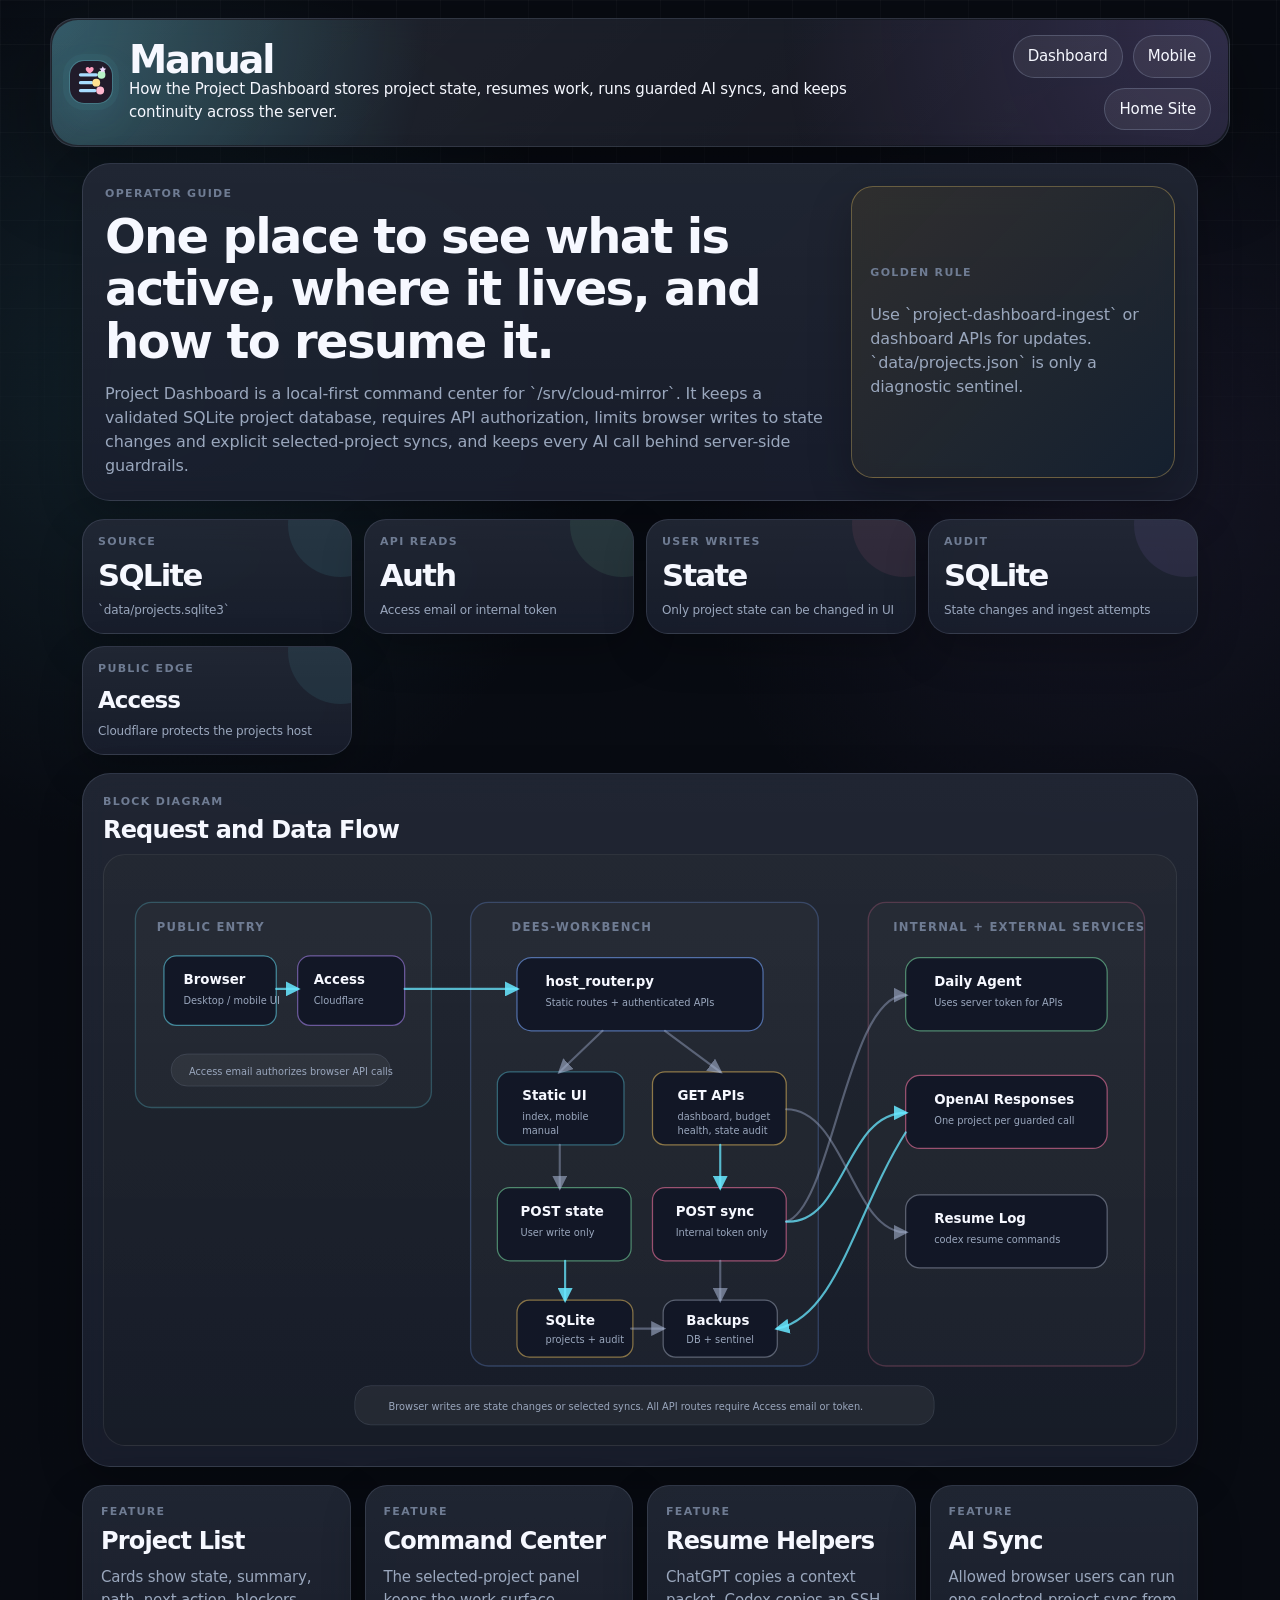
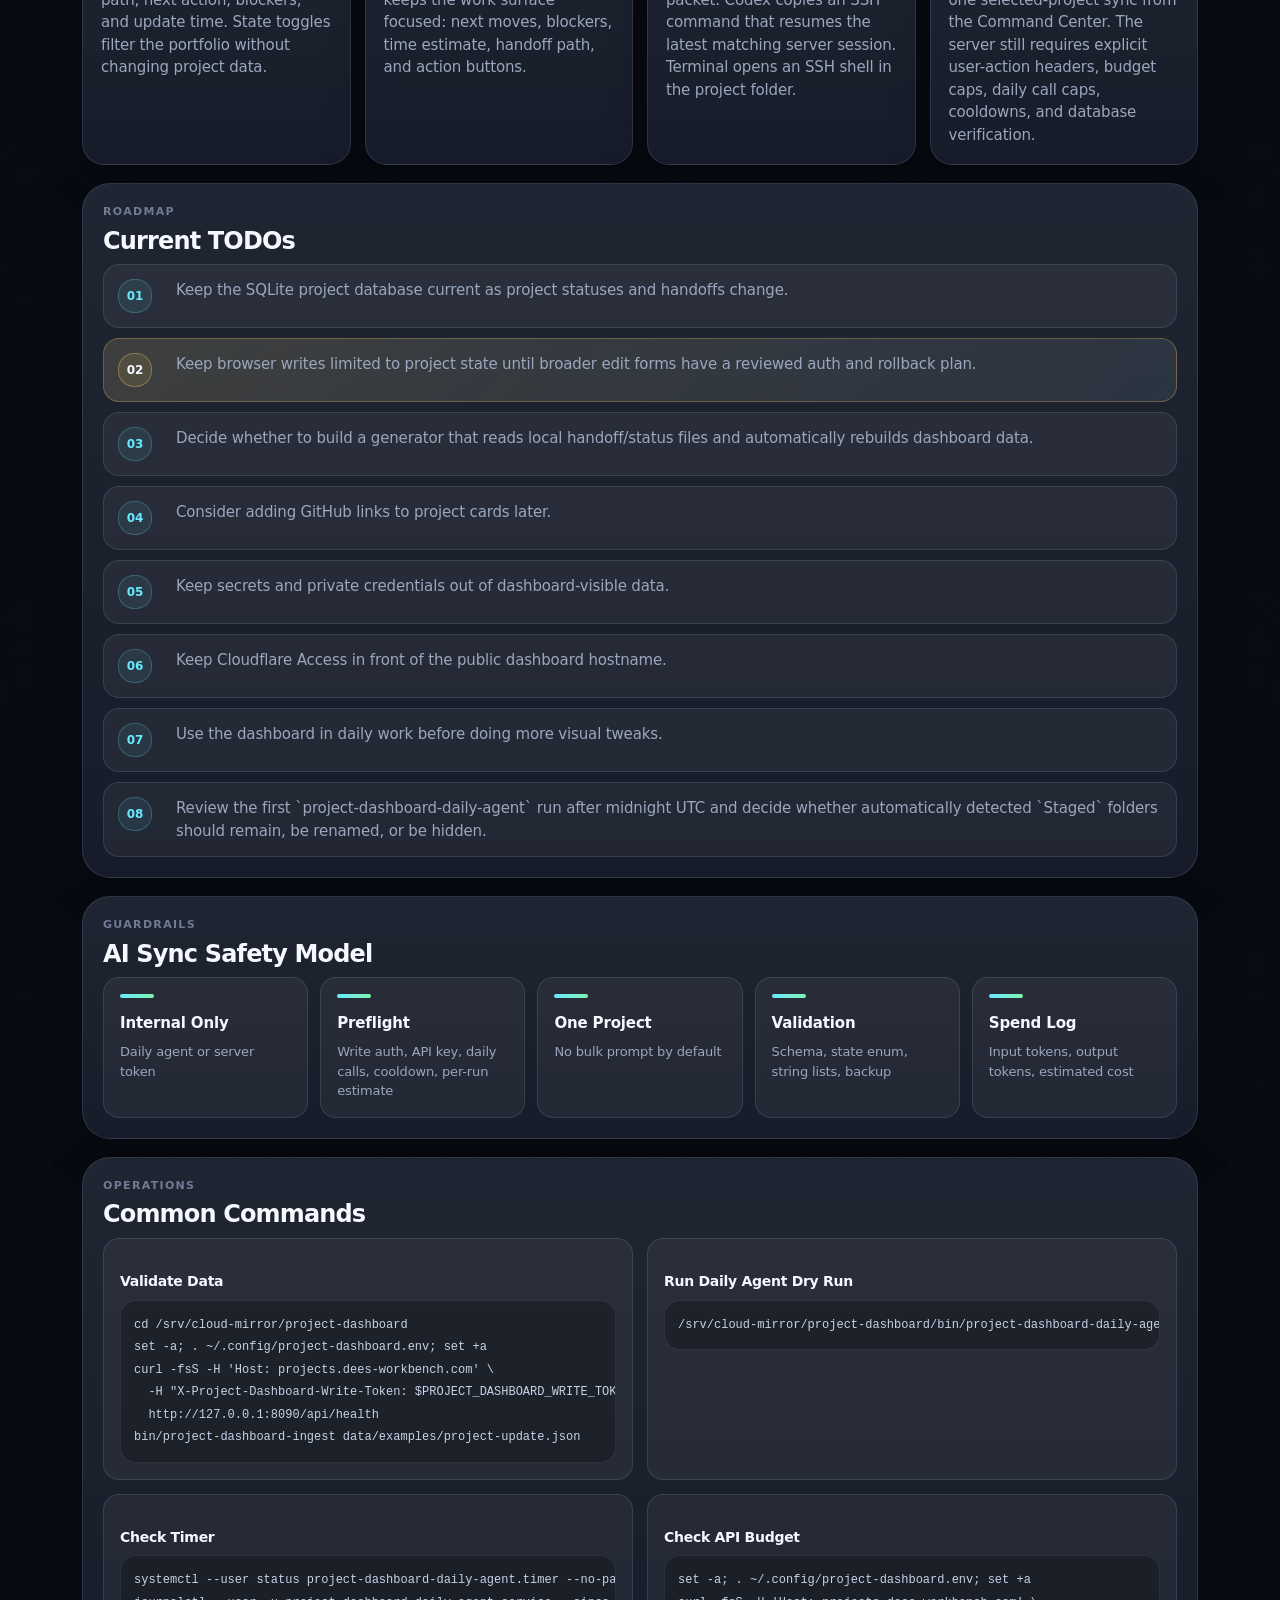
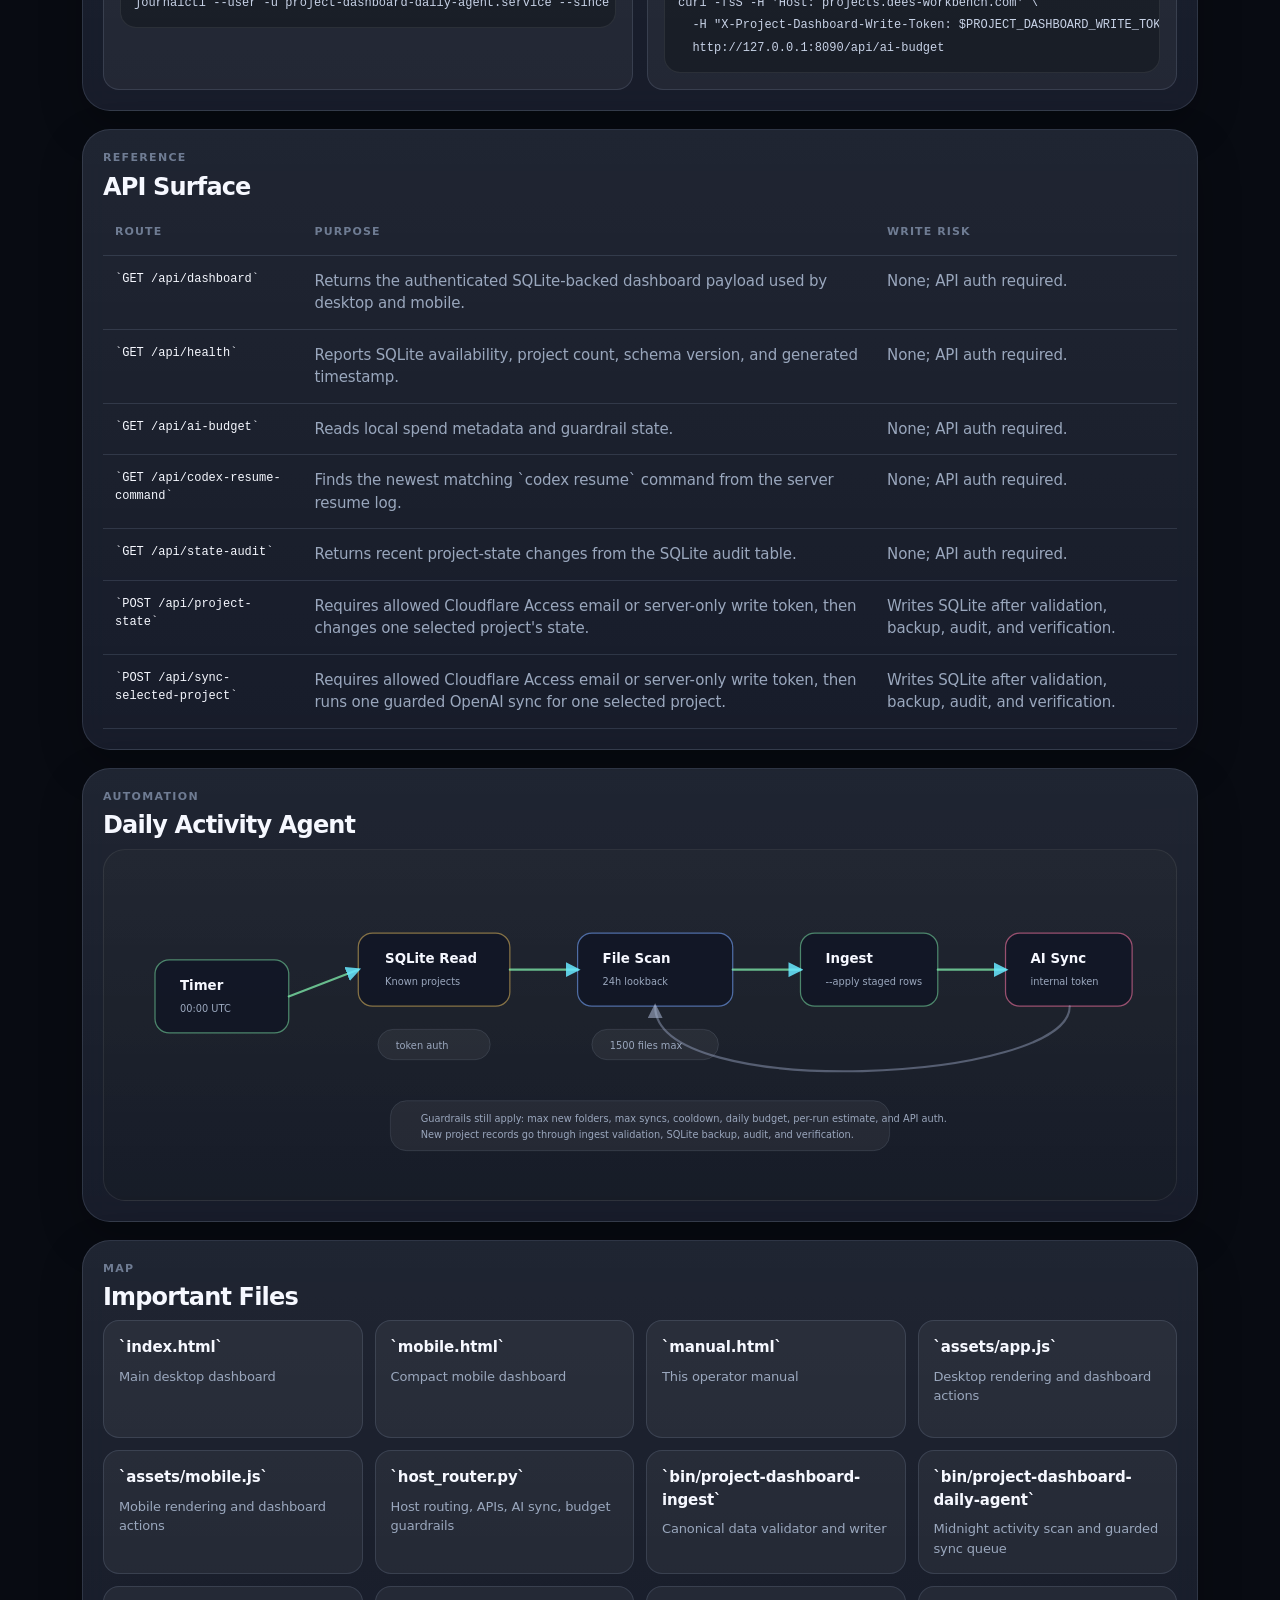
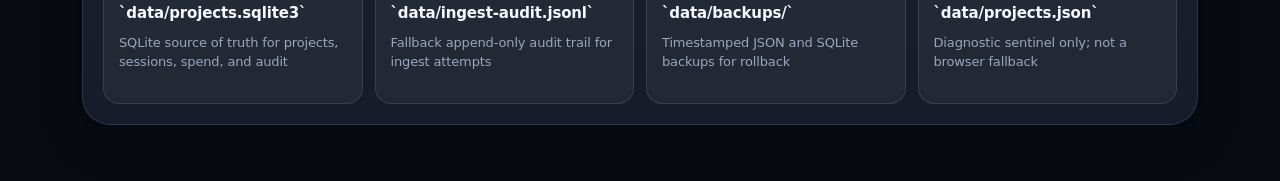
==== commit 250b6697: "Restore guarded project sync button" ====
--- a/manual.html
+++ b/manual.html
@@ -30,7 +30,8 @@
           <p>
             Project Dashboard is a local-first command center for `/srv/cloud-mirror`.
             It keeps a validated SQLite project database, requires API authorization,
-            limits browser writes to project state changes, and keeps AI sync internal.
+            limits browser writes to state changes and explicit selected-project syncs,
+            and keeps every AI call behind server-side guardrails.
           </p>
         </div>
         <div class="manual-callout">
@@ -74,7 +75,7 @@
             <h2 id="map-title">Request and Data Flow</h2>
           </div>
         </div>
-        <div class="architecture-diagram" role="img" aria-label="Browser traffic enters through Cloudflare Access, reaches the host router, authenticates API reads and state writes, stores project data in SQLite, and keeps AI sync internal-token-only.">
+        <div class="architecture-diagram" role="img" aria-label="Browser traffic enters through Cloudflare Access, reaches the host router, authenticates API reads, state writes, and selected-project syncs, then stores project data in SQLite.">
           <svg viewBox="0 0 1180 640" aria-hidden="true">
             <defs>
               <marker id="arrow-main" viewBox="0 0 10 10" refX="8" refY="5" markerWidth="7" markerHeight="7" orient="auto-start-reverse">
@@ -151,7 +152,7 @@
             <path class="connector strong" d="M 888 300 C 832 388, 812 506, 744 520"></path>
 
             <rect class="caption" x="270" y="584" width="650" height="44" rx="18"></rect>
-            <text class="caption-text" x="308" y="611">Browser writes are state-only. AI sync is internal-token-only. All API reads require Access email or token.</text>
+            <text class="caption-text" x="308" y="611">Browser writes are state changes or selected syncs. All API routes require Access email or token.</text>
           </svg>
         </div>
       </section>
@@ -175,7 +176,7 @@
         <article class="manual-panel">
           <span class="label">Feature</span>
           <h2>AI Sync</h2>
-          <p>Browser users can change only the selected project state. AI sync remains an internal-token-only automation path.</p>
+          <p>Allowed browser users can run one selected-project sync from the Command Center. The server still requires explicit user-action headers, budget caps, daily call caps, cooldowns, and database verification.</p>
         </article>
       </section>
 
@@ -338,7 +339,7 @@
               </tr>
               <tr>
                 <td>`POST /api/sync-selected-project`</td>
-                <td>Requires server-only write token, then runs one guarded OpenAI sync for one selected project.</td>
+                <td>Requires allowed Cloudflare Access email or server-only write token, then runs one guarded OpenAI sync for one selected project.</td>
                 <td>Writes SQLite after validation, backup, audit, and verification.</td>
               </tr>
             </tbody>
--- a/assets/styles.css
+++ b/assets/styles.css
@@ -238,7 +238,7 @@
 
 .overview {
   display: grid;
-  grid-template-columns: repeat(5, minmax(0, 1fr));
+  grid-template-columns: repeat(4, minmax(0, 1fr));
   gap: 14px;
 }
 
@@ -288,10 +288,6 @@
   background: rgba(178, 140, 255, 0.14);
 }
 
-.overview article:nth-child(5)::before {
-  background: rgba(255, 209, 102, 0.13);
-}
-
 .overview strong {
   position: relative;
   display: block;
@@ -702,7 +698,7 @@
 
 .focus-buttons {
   display: grid;
-  grid-template-columns: repeat(2, minmax(0, 1fr));
+  grid-template-columns: 0.85fr 1.3fr 0.85fr;
   gap: 10px;
 }
 
@@ -1462,7 +1458,7 @@
 
 .command-panel .focus-buttons {
   display: grid;
-  grid-template-columns: repeat(2, minmax(0, 1fr));
+  grid-template-columns: 0.85fr 1.3fr 0.85fr;
   border-top: 1px solid var(--line);
   margin-top: 0;
   padding-top: 12px;
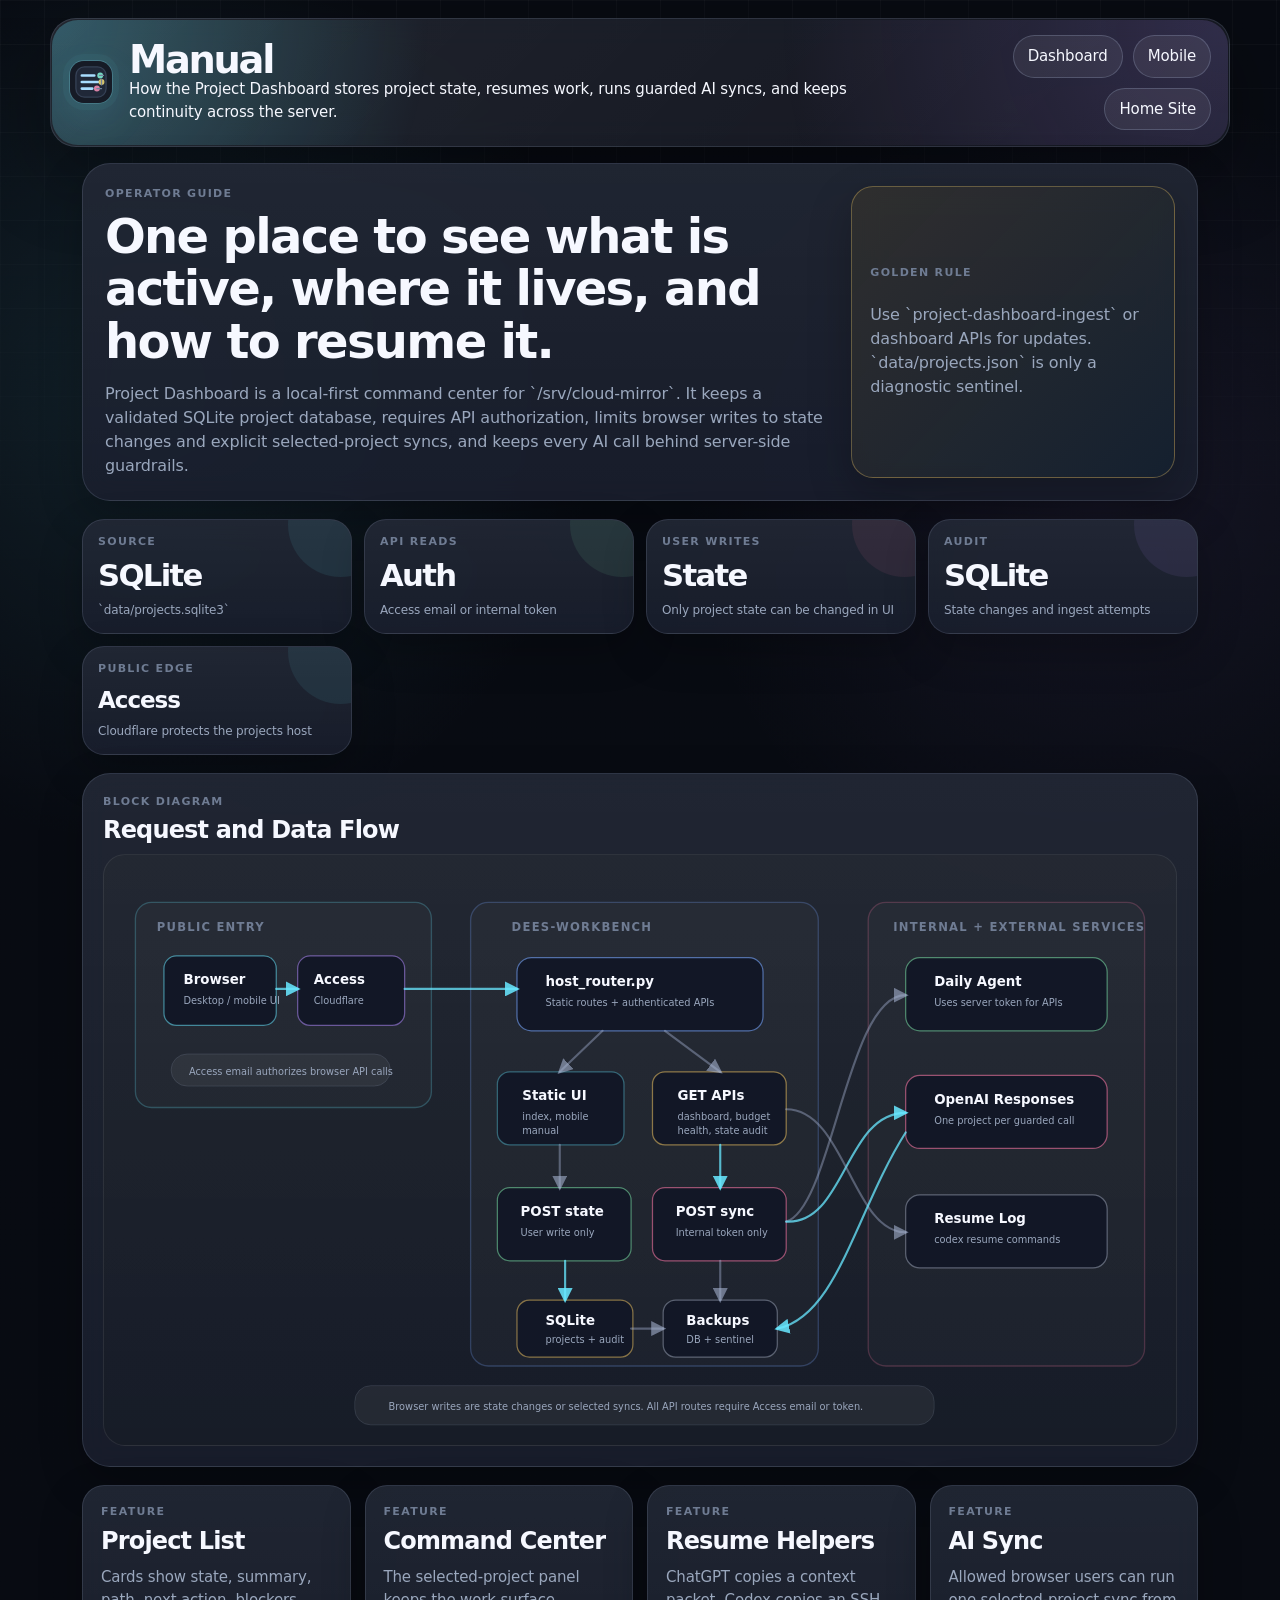
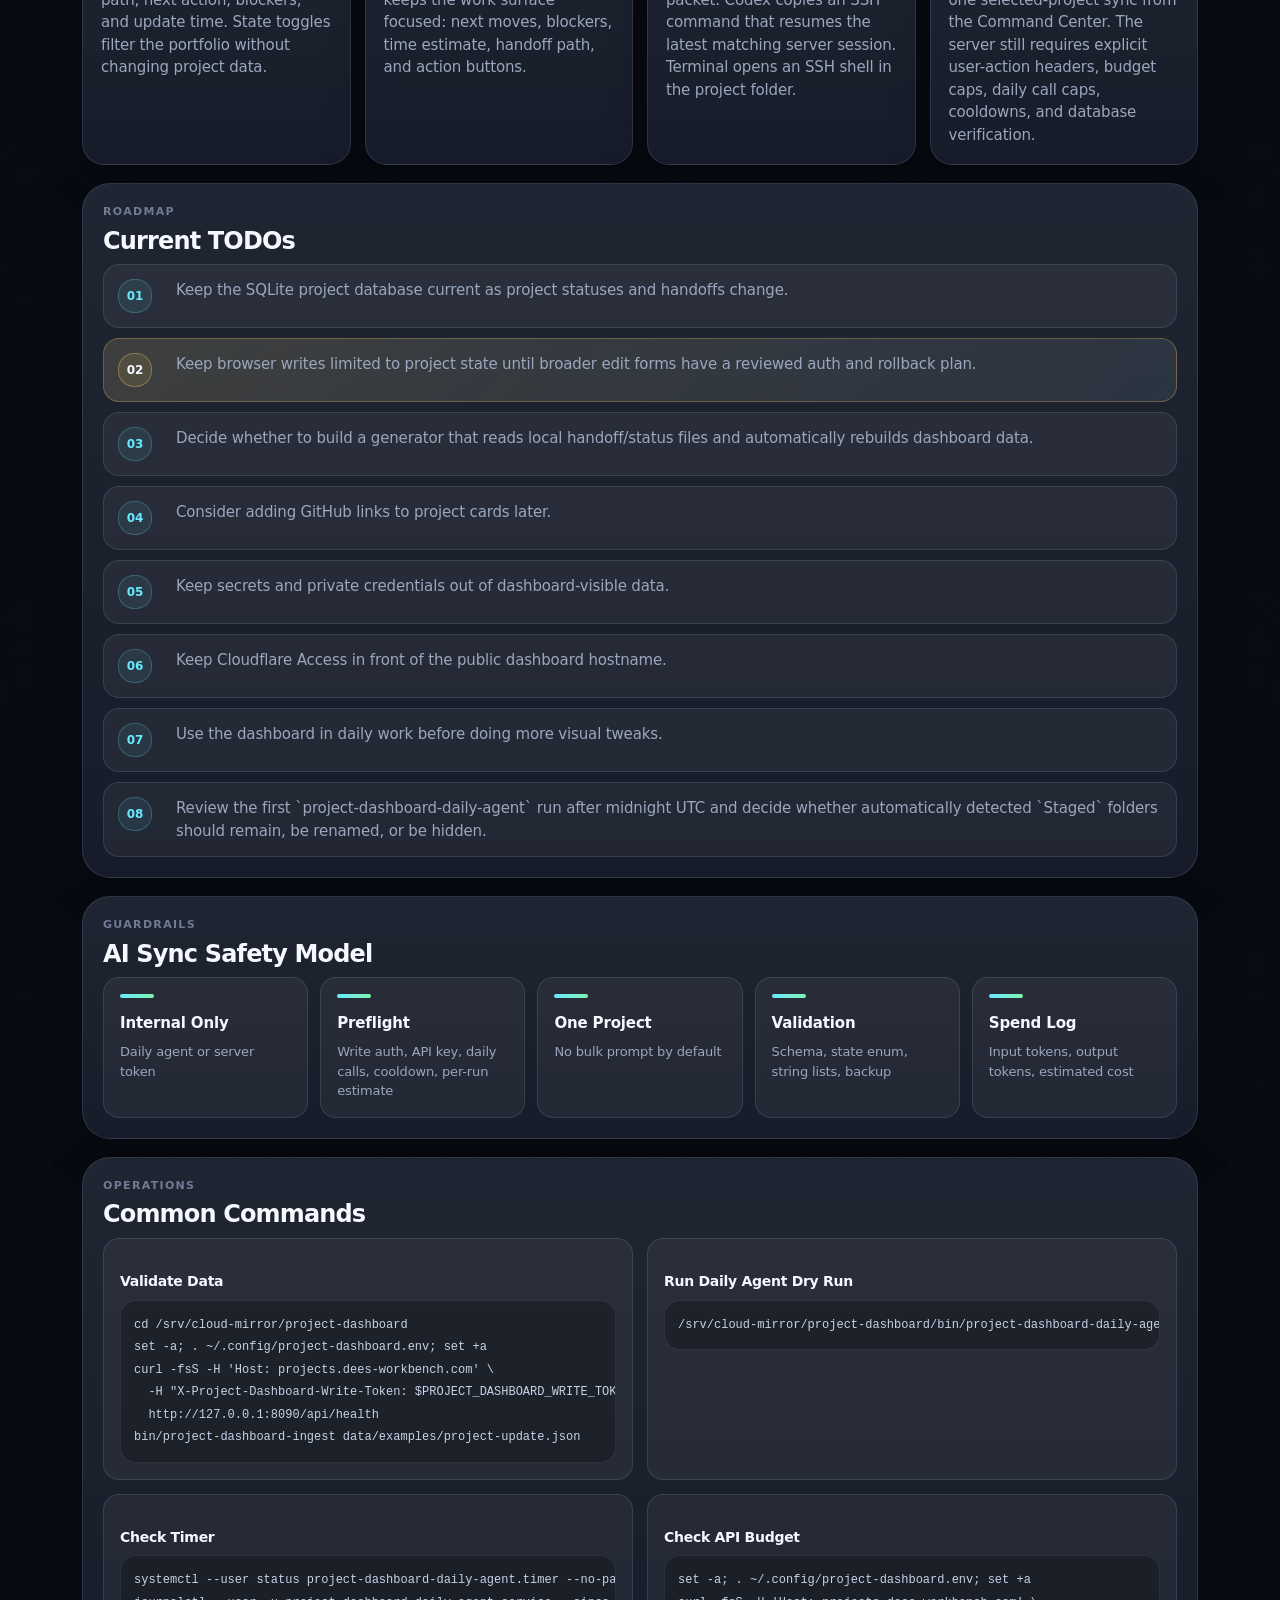
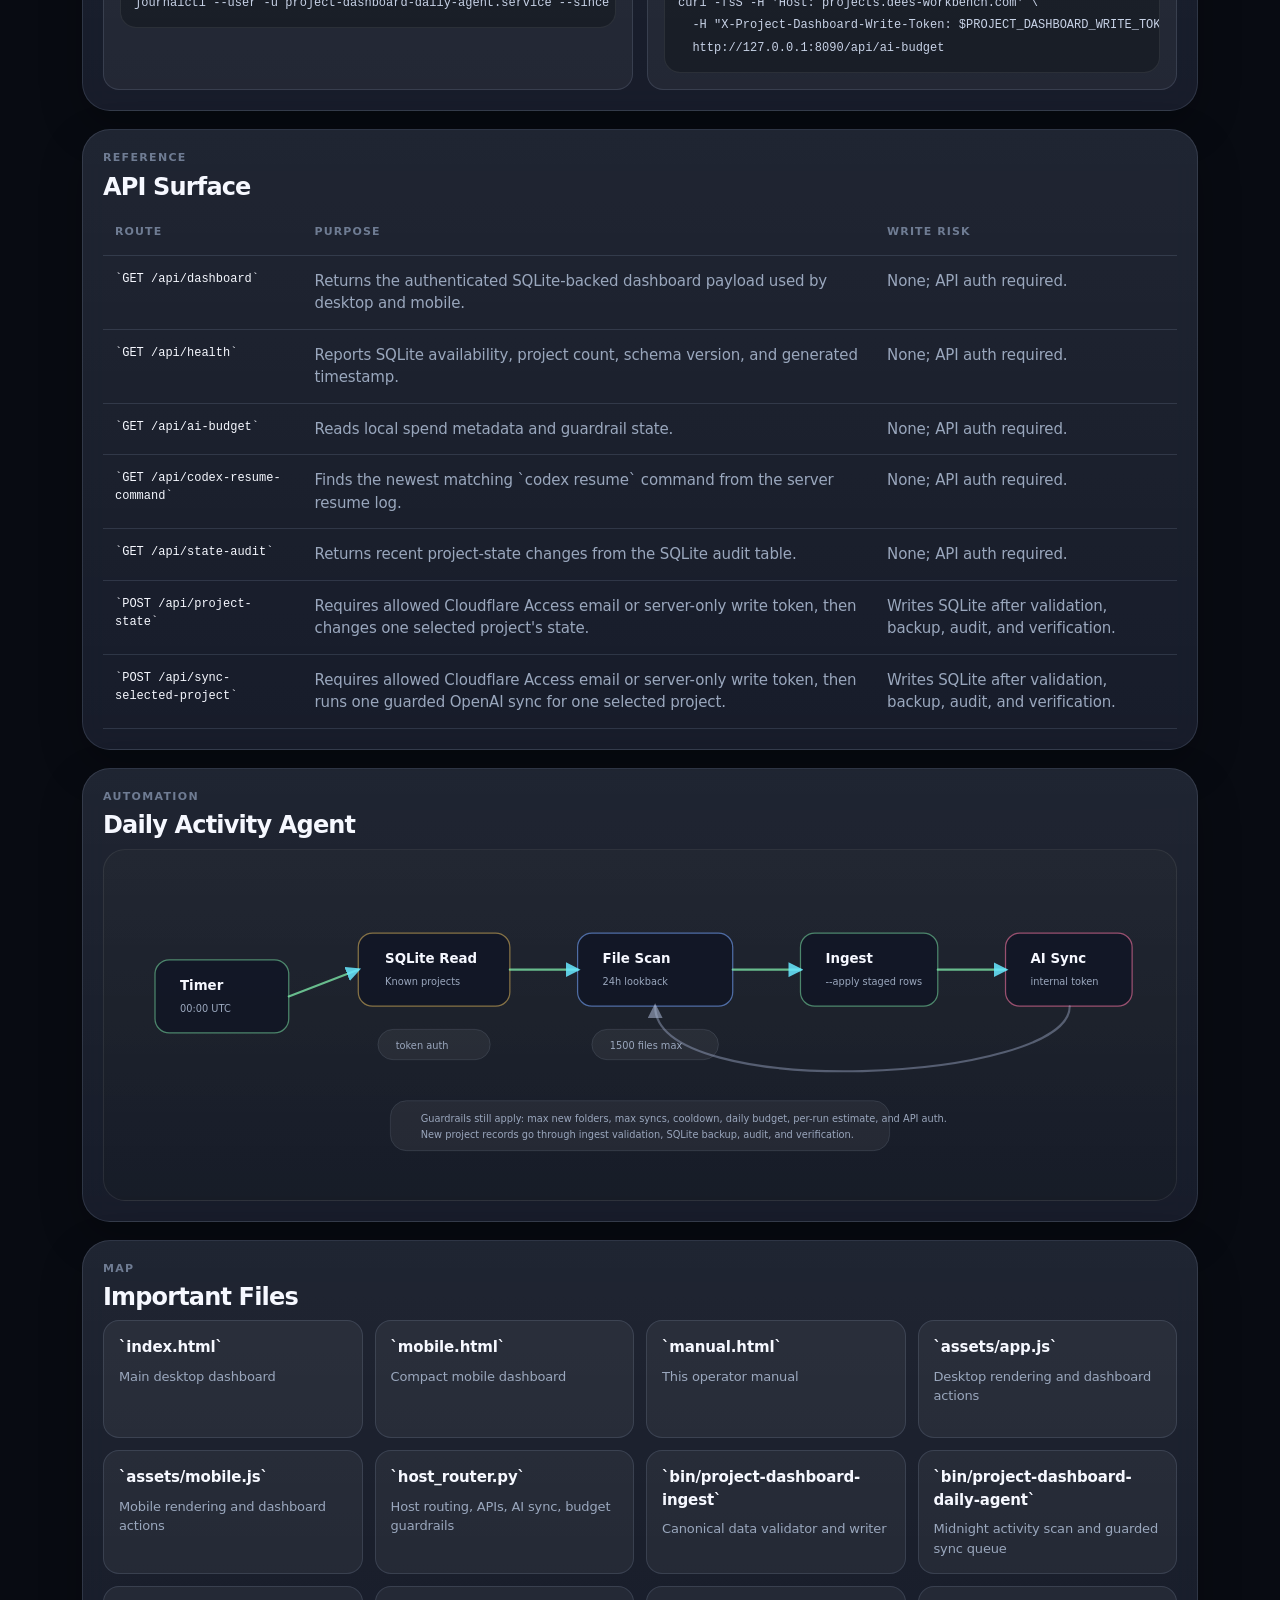
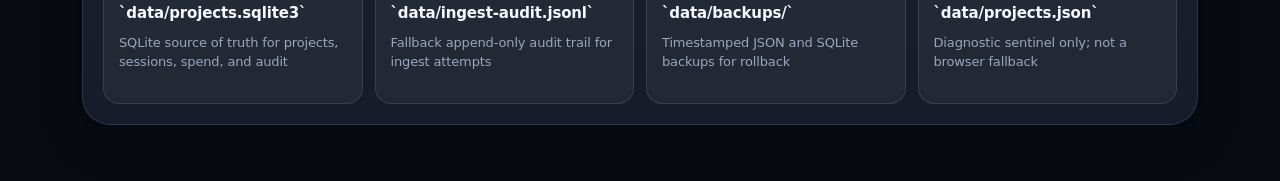
==== commit 6c88ab76: "Tone down dashboard mark" ====
--- a/manual.html
+++ b/manual.html
@@ -9,7 +9,7 @@
   <body>
     <header class="app-header">
       <div class="brand">
-        <img src="assets/project-mark.svg" alt="" width="44" height="44">
+        <img src="assets/project-mark.svg?v=20260605-less-cute" alt="" width="44" height="44">
         <div>
           <h1>Manual</h1>
           <p>How the Project Dashboard stores project state, resumes work, runs guarded AI syncs, and keeps continuity across the server.</p>
